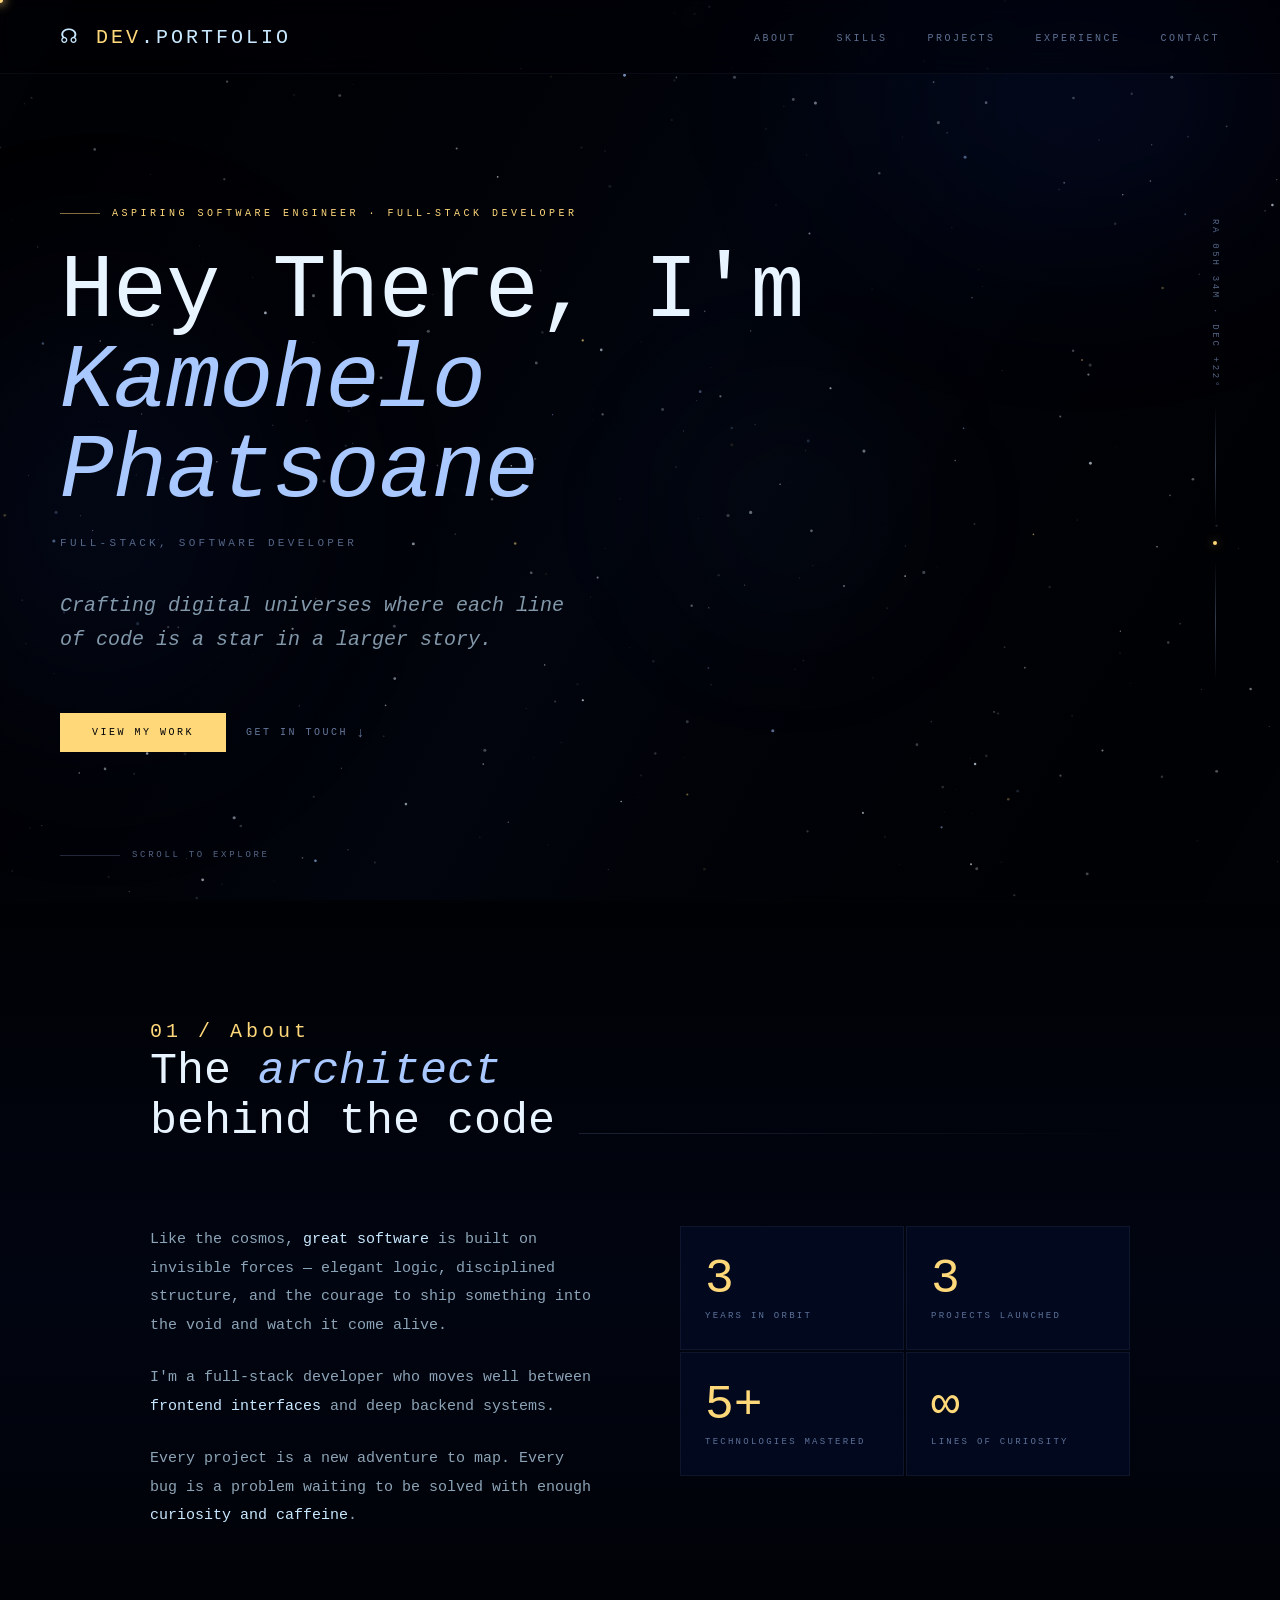
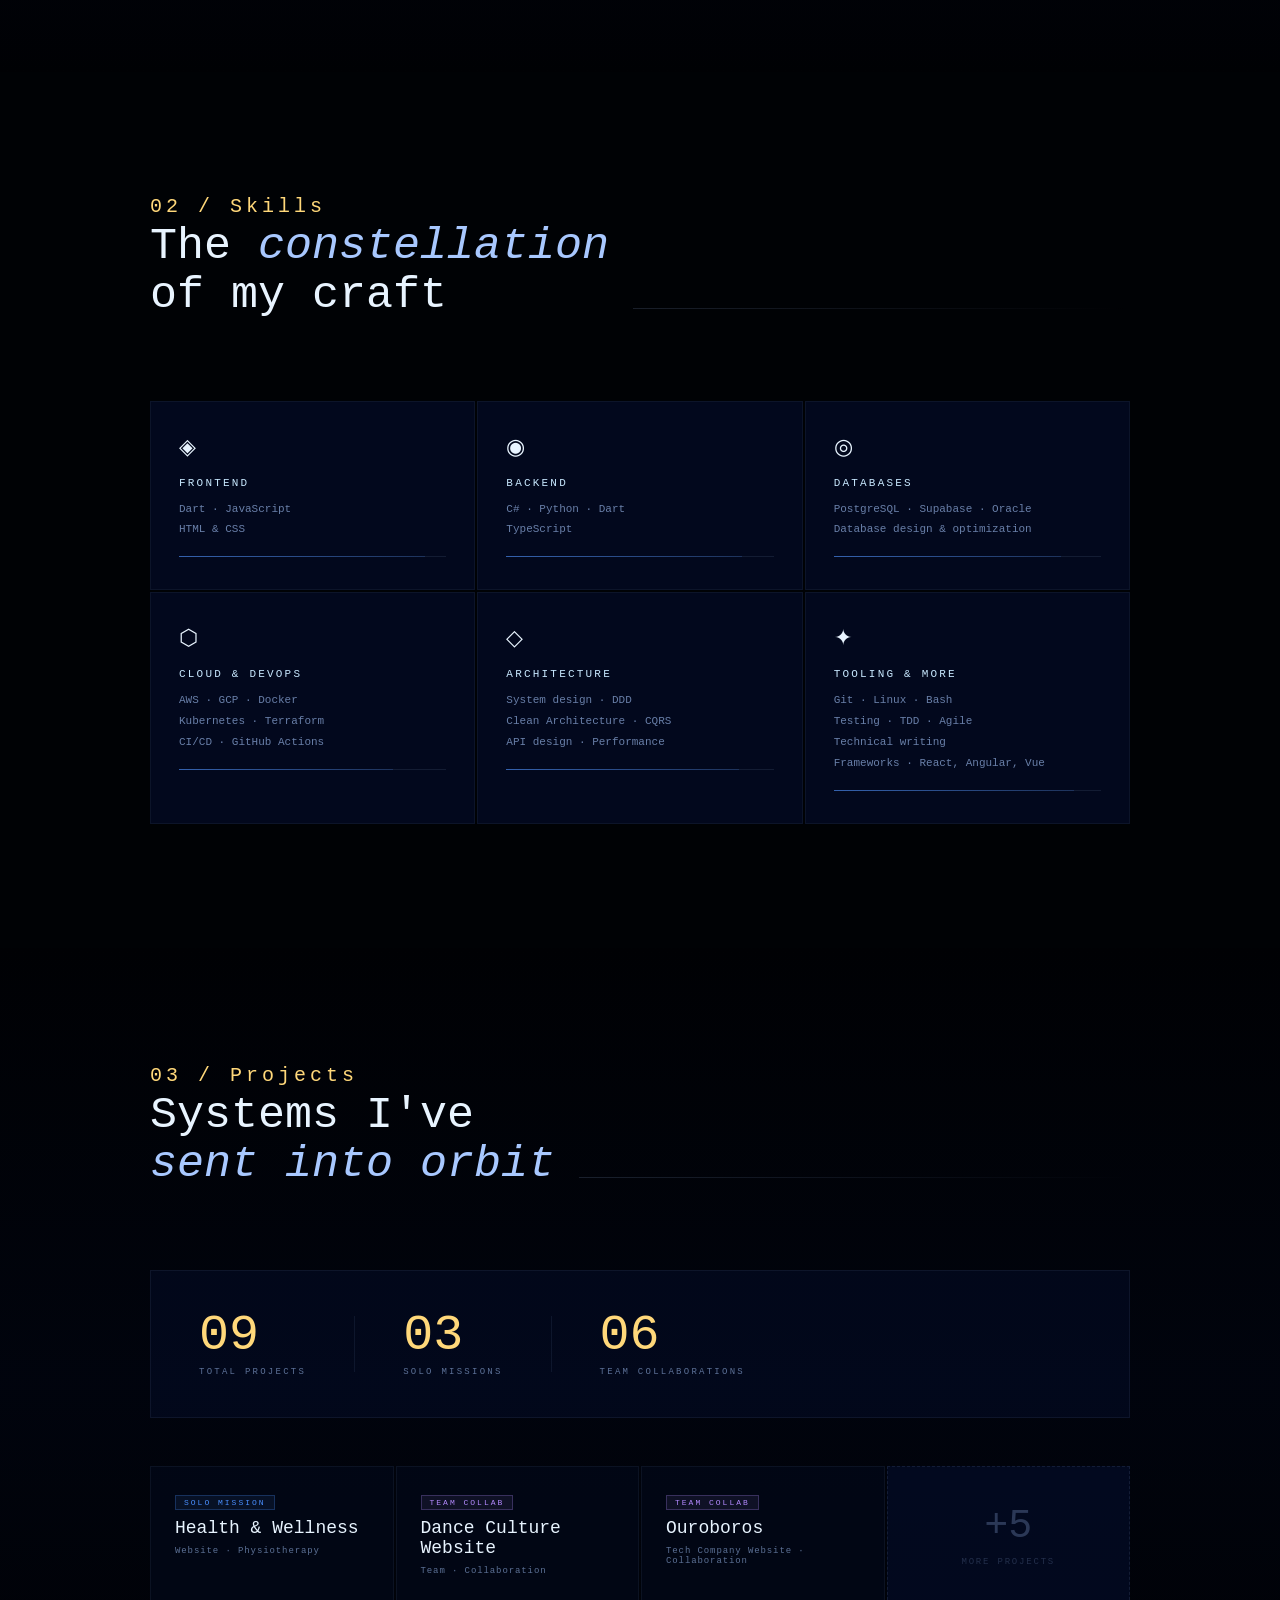
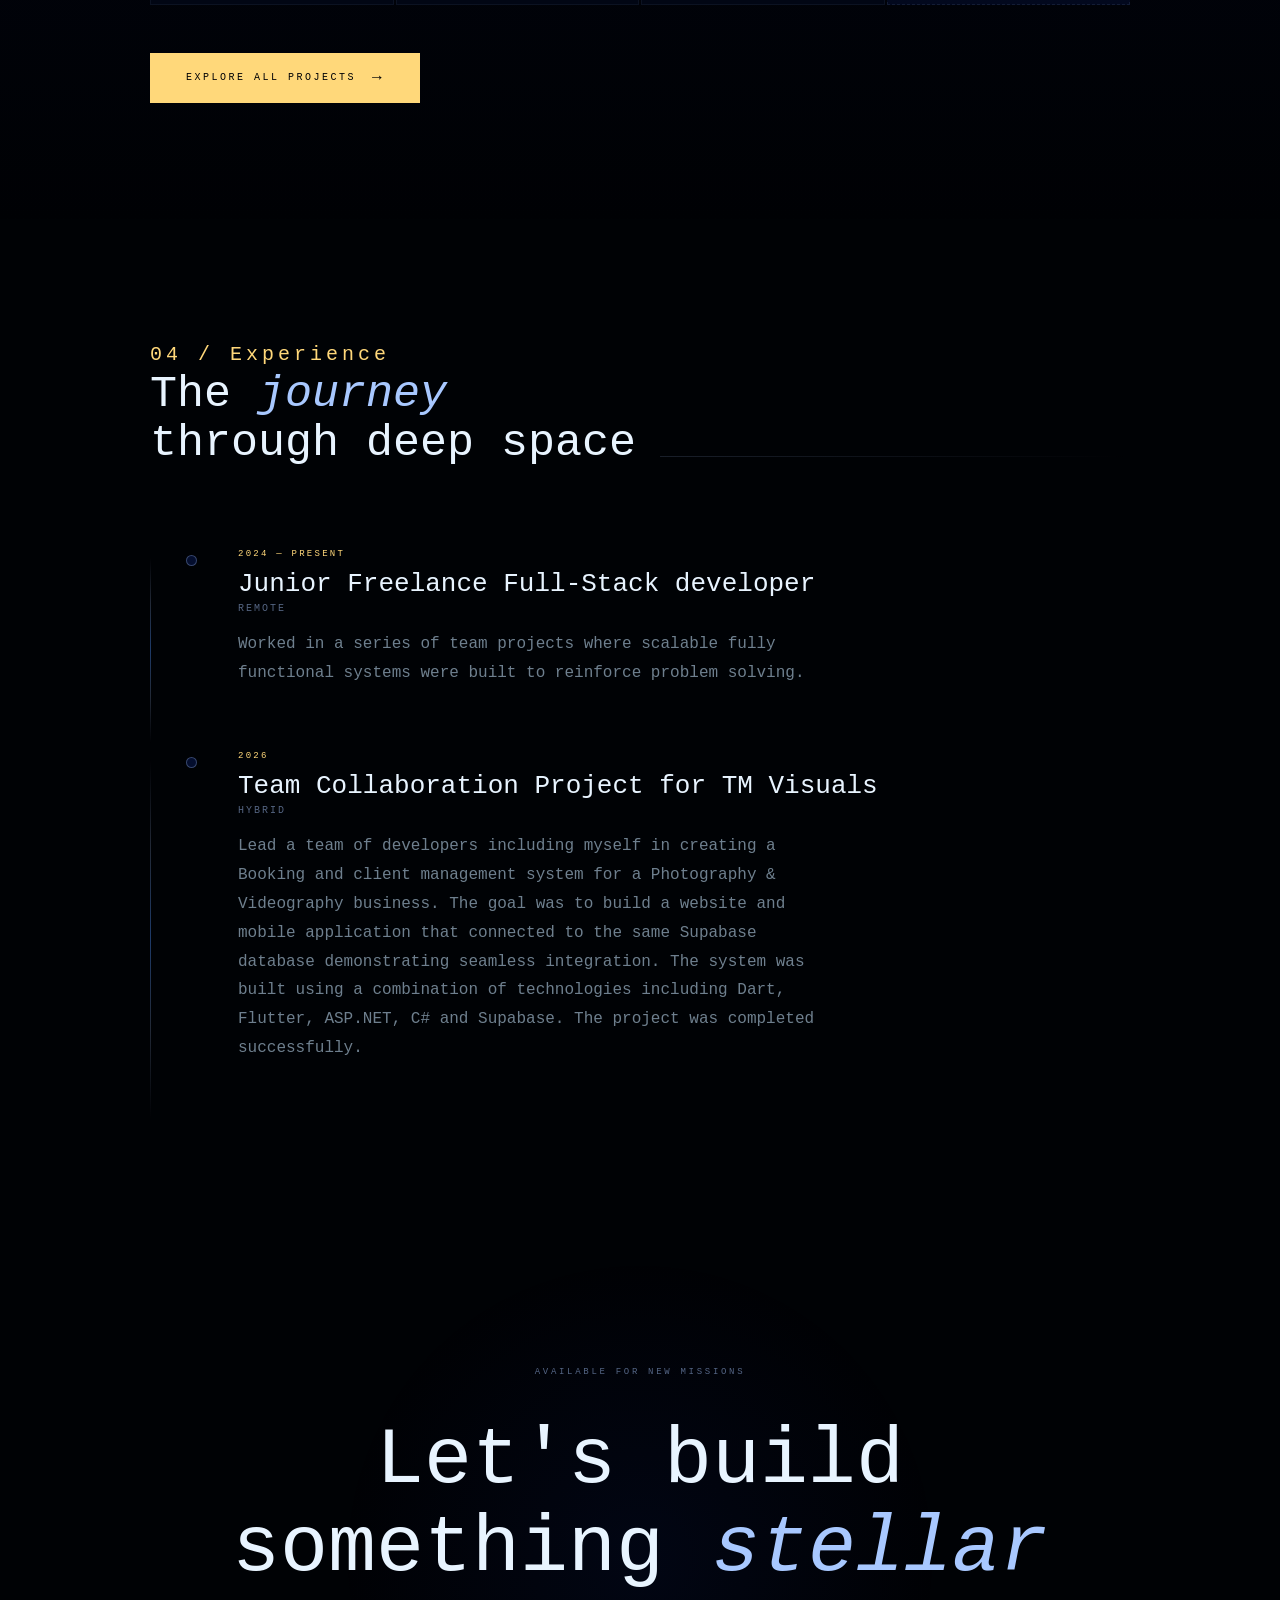
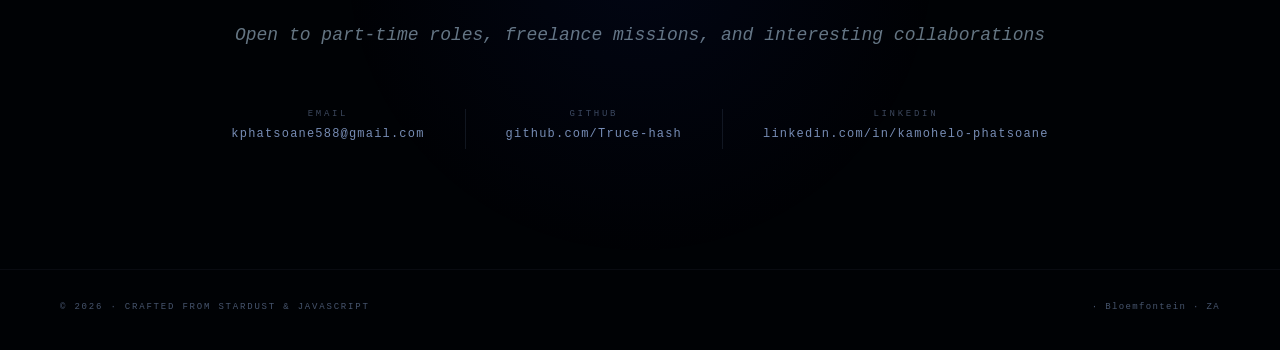
==== main/index.html @ 1a7eb763 "file rename from portfolio to index" ====
<!DOCTYPE html>
<html lang="en">
<head>
<meta charset="UTF-8">
<meta name="viewport" content="width=device-width, initial-scale=1.0">
<title>Kamohelo Phatsoane</title>
<meta name="description" content="Kamohelo Phatsoane — aspiring full-stack software engineer. Projects, skills and contact details.">
<meta name="theme-color" content="#000205">
<link rel="stylesheet" href="styles/portfolioStyle.css">
<link rel="stylesheet" href="styles/shared.css">

</head>
<body>

<div id="cursor"></div>
<div id="cursor-ring"></div>
<canvas id="starfield"></canvas>

<div class="nebula nebula-1"></div>
<div class="nebula nebula-2"></div>
<div class="nebula nebula-3"></div>

<!-- NAV -->
<nav id="nav">
  <a class="nav-logo" href="#hero">&#9738; <span>DEV</span>.PORTFOLIO</a>
  <ul class="nav-links" id="nav-links">
    <li><a href="#about">About</a></li>
    <li><a href="#skills">Skills</a></li>
    <li><a href="#projects">Projects</a></li>
    <li><a href="#experience">Experience</a></li>
    <li><a href="#contact">Contact</a></li>
  </ul>
  <button class="nav-toggle" aria-label="Toggle menu" aria-expanded="false" aria-controls="nav-links"><span></span><span></span><span></span></button>
</nav>

<main>

  <!-- HERO -->
  <section id="hero">
    <div class="hero-content">
      <div class="hero-tag">Aspiring Software Engineer · Full-Stack Developer</div>
      <h1 class="hero-name">
        Hey There, I'm<br>
        <em>Kamohelo Phatsoane</em>
      </h1>
      <p class="hero-role">Full-Stack, Software Developer</p>
      <p class="hero-desc">
        Crafting digital universes where each line of code is a star in a larger story.
      </p>
      <div class="hero-cta">
        <a href="#projects" class="btn-primary">View My Work</a>
        <a href="#contact" class="btn-ghost">Get In Touch</a>
      </div>
    </div>
    <div class="horizon">
      <span class="horizon-label">RA 05h 34m · Dec +22°</span>
      <div class="horizon-line"></div>
      <div class="horizon-dot"></div>
      <div class="horizon-line"></div>
    </div>
    <div class="scroll-indicator">
      <div class="scroll-line"></div>
      Scroll to explore
    </div>
  </section>

  <!-- ABOUT -->
  <section id="about">
    <div class="section-inner">
      <div class="section-header reveal">
        <div>
          <div class="section-number">01 / About</div>
          <h2 class="section-title">The <em>architect</em><br>behind the code</h2>
        </div>
        <div class="section-rule"></div>
      </div>
      <div class="about-grid">
        <div class="about-text reveal">
          <p>Like the cosmos, <strong>great software</strong> is built on invisible forces — elegant logic, disciplined structure, and the courage to ship something into the void and watch it come alive.</p>
          <p>I'm a full-stack developer who moves well between <strong>frontend interfaces</strong> and deep backend systems.</p>
          <p>Every project is a new adventure to map. Every bug is a problem waiting to be solved with enough <strong>curiosity and caffeine</strong>.</p>
        </div>
        <div class="about-stats reveal">
          <div class="stat-card">
            <div class="stat-num">3</div>
            <div class="stat-label">Years in orbit</div>
          </div>
          <div class="stat-card">
            <div class="stat-num">3</div>
            <div class="stat-label">Projects launched</div>
          </div>
          <div class="stat-card">
            <div class="stat-num">5+</div>
            <div class="stat-label">Technologies mastered</div>
          </div>
          <div class="stat-card">
            <div class="stat-num">∞</div>
            <div class="stat-label">Lines of curiosity</div>
          </div>
        </div>
      </div>
    </div>
  </section>

  <!-- SKILLS -->
  <section id="skills">
    <div class="section-inner">
      <div class="section-header reveal">
        <div>
          <div class="section-number">02 / Skills</div>
          <h2 class="section-title">The <em>constellation</em><br>of my craft</h2>
        </div>
        <div class="section-rule"></div>
      </div>
      <div class="skills-grid">
        <div class="skill-node reveal">
          <span class="skill-icon">◈</span>
          <div class="skill-name">Frontend</div>
          <div class="skill-items">Dart · JavaScript<br>HTML & CSS</div>
          <div class="skill-bar"><div class="skill-bar-fill" style="width:92%"></div></div>
        </div>
        <div class="skill-node reveal">
          <span class="skill-icon">◉</span>
          <div class="skill-name">Backend</div>
          <div class="skill-items">C# · Python · Dart<br>TypeScript</div>
          <div class="skill-bar"><div class="skill-bar-fill" style="width:88%"></div></div>
        </div>
        <div class="skill-node reveal">
          <span class="skill-icon">◎</span>
          <div class="skill-name">Databases</div>
          <div class="skill-items">PostgreSQL · Supabase · Oracle<br>Database design & optimization</div>
          <div class="skill-bar"><div class="skill-bar-fill" style="width:85%"></div></div>
        </div>
        <div class="skill-node reveal">
          <span class="skill-icon">⬡</span>
          <div class="skill-name">Cloud & DevOps</div>
          <div class="skill-items">AWS · GCP · Docker<br>Kubernetes · Terraform<br>CI/CD · GitHub Actions</div>
          <div class="skill-bar"><div class="skill-bar-fill" style="width:80%"></div></div>
        </div>
        <div class="skill-node reveal">
          <span class="skill-icon">◇</span>
          <div class="skill-name">Architecture</div>
          <div class="skill-items">System design · DDD<br>Clean Architecture · CQRS<br>API design · Performance</div>
          <div class="skill-bar"><div class="skill-bar-fill" style="width:87%"></div></div>
        </div>
        <div class="skill-node reveal">
          <span class="skill-icon">✦</span>
          <div class="skill-name">Tooling & More</div>
          <div class="skill-items">Git · Linux · Bash<br>Testing · TDD · Agile<br>Technical writing<br>Frameworks · React, Angular, Vue</div>
          <div class="skill-bar"><div class="skill-bar-fill" style="width:90%"></div></div>
        </div>
      </div>
    </div>
  </section>

  <!-- PROJECTS TEASER -->
  <section id="projects">
    <div class="section-inner">
      <div class="section-header reveal">
        <div>
          <div class="section-number">03 / Projects</div>
          <h2 class="section-title">Systems I've<br><em>sent into orbit</em></h2>
        </div>
        <div class="section-rule"></div>
      </div>
      <div class="projects-teaser reveal">
        <div class="teaser-stats">
          <div class="teaser-stat">
            <span class="teaser-num">09</span>
            <span class="teaser-label">Total Projects</span>
          </div>
          <div class="teaser-divider"></div>
          <div class="teaser-stat">
            <span class="teaser-num">03</span>
            <span class="teaser-label">Solo Missions</span>
          </div>
          <div class="teaser-divider"></div>
          <div class="teaser-stat">
            <span class="teaser-num">06</span>
            <span class="teaser-label">Team Collaborations</span>
          </div>
        </div>
        <div class="teaser-preview">
          <div class="teaser-card">
            <div class="teaser-card-tag solo">Solo Mission</div>
            <div class="teaser-card-name">Health & Wellness</div>
            <div class="teaser-card-sub">Website · Physiotherapy</div>
          </div>
          <div class="teaser-card">
            <div class="teaser-card-tag collab">Team Collab</div>
            <div class="teaser-card-name">Dance Culture Website</div>
            <div class="teaser-card-sub">Team · Collaboration</div>
          </div>
          <div class="teaser-card">
            <div class="teaser-card-tag collab">Team Collab</div>
            <div class="teaser-card-name">Ouroboros</div>
            <div class="teaser-card-sub">Tech Company Website · Collaboration</div>
          </div>
          <div class="teaser-card teaser-card-more">
            <div class="teaser-more-num">+5</div>
            <div class="teaser-more-label">more projects</div>
          </div>
        </div>
        <a href="projects.html" class="btn-projects">
          <span>Explore All Projects</span>
          <span class="btn-projects-arrow">→</span>
        </a>
      </div>
    </div>
  </section>

  <!-- EXPERIENCE -->
  <section id="experience">
    <div class="section-inner">
      <div class="section-header reveal">
        <div>
          <div class="section-number">04 / Experience</div>
          <h2 class="section-title">The <em>journey</em><br>through deep space</h2>
        </div>
        <div class="section-rule"></div>
      </div>
      <div class="timeline">
        <div class="timeline-item reveal">
          <div class="timeline-period">2024 — Present</div>
          <div class="timeline-role">Junior Freelance Full-Stack developer</div>
          <div class="timeline-company">Remote</div>
          <p class="timeline-desc">Worked in a series of team projects where scalable fully functional systems were built to reinforce problem solving.</p>
        </div>       
      </div>
      <div class="timeline">
        <div class="timeline-item reveal">
          <div class="timeline-period">2026</div>
          <div class="timeline-role">Team Collaboration Project for TM Visuals</div>
          <div class="timeline-company">Hybrid</div>
          <p class="timeline-desc">Lead a team of developers including myself in creating a Booking and client
            management system for a Photography & Videography business. The goal was to build a website and mobile application
            that connected to the same Supabase database demonstrating seamless integration. The system was built using
            a combination of technologies including Dart, Flutter, ASP.NET, C# and Supabase. The project was completed successfully.

          </p>
        </div>   
    </div>
  </section>

  <!-- CONTACT -->
  <section id="contact">
    <div class="section-inner contact-inner">
      <p class="contact-coords reveal">Available for new missions</p>
      <h2 class="contact-title reveal">Let's build<br>something <em>stellar</em></h2>
      <p class="contact-sub reveal">Open to part-time roles, freelance missions, and interesting collaborations</p>
      <div class="contact-links reveal">
        <a href="mailto:kphatsoane588@gmail.com" class="contact-link">
          <span class="contact-link-label">Email</span>
          <span class="contact-link-value">kphatsoane588@gmail.com</span>
        </a>
        <div class="contact-divider"></div>
        <a href="https://github.com/Truce-hash" target="_blank" rel="noopener noreferrer" class="contact-link">
          <span class="contact-link-label">GitHub</span>
          <span class="contact-link-value">github.com/Truce-hash</span>
        </a>
        <div class="contact-divider"></div>
        <a href="https://www.linkedin.com/in/kamohelo-phatsoane-2650883b6" target="_blank" rel="noopener noreferrer" class="contact-link">
          <span class="contact-link-label">LinkedIn</span>
          <span class="contact-link-value">linkedin.com/in/kamohelo-phatsoane</span>
        </a>
        
      </div>
    </div>
  </section>

</main>

<footer>
  <span class="footer-copy">© 2026 · Crafted from stardust & JavaScript</span>
  <span class="footer-coords">· Bloemfontein · ZA</span>
</footer>

<script src="scripts/shared.js"></script>
<script src="scripts/portfolioScript.js"></script>

</body>
</html>
---- main/styles/portfolioStyle.css ----
:root {
    --void: #000205;
    --deep: #010818;
    --midnight: #040e2e;
    --navy: #0a1a4a;
    --cobalt: #0d2680;
    --azure: #1a3fa0;
    --star-white: #e8f4ff;
    --star-blue: #a8c8ff;
    --star-gold: #ffd87a;
    --star-cold: #c8e8ff;
    --nebula-a: rgba(26,63,160,0.15);
    --nebula-b: rgba(10,26,74,0.3);
    --accent: #4a8fff;
    --accent-dim: rgba(74,143,255,0.3);
    --pure-cyan: #00FFFF;
    --electric-blue:#7DF9FF;
    --floral-lavender:#B57EDC;
    --classic-lavender:#E6E6FA;
    --honeydew-ice:#F0FFF0;
    --thin-mint:#BDFCC9;
    



  }

  * { margin: 0; padding: 0; box-sizing: border-box; }

  html { scroll-behavior: smooth; }

  body {
    background: var(--void);
    color: var(--star-white);
    font-family: 'JetBrains Mono', monospace;
    overflow-x: hidden;
    cursor: none;
  }

  /* CUSTOM CURSOR */
  #cursor {
    position: fixed;
    width: 6px; height: 6px;
    background: var(--star-gold);
    border-radius: 50%;
    pointer-events: none;
    z-index: 9999;
    transform: translate(-50%,-50%);
    transition: transform 0.05s;
    box-shadow: 0 0 10px 3px rgba(255,216,122,0.5);
  }
  #cursor-ring {
    position: fixed;
    width: 32px; height: 32px;
    border: 1px solid rgba(168,200,255,0.4);
    border-radius: 50%;
    pointer-events: none;
    z-index: 9998;
    transform: translate(-50%,-50%);
    transition: width 0.2s, height 0.2s, opacity 0.2s, transform 0.12s;
  }

  /* STAR CANVAS */
  #starfield {
    position: fixed;
    top: 0; left: 0;
    width: 100%; height: 100%;
    z-index: 0;
    pointer-events: none;
  }

  /* NEBULA LAYERS */
  .nebula {
    position: fixed;
    border-radius: 50%;
    filter: blur(80px);
    pointer-events: none;
    z-index: 0;
    animation: nebula-drift 20s ease-in-out infinite alternate;
  }
  .nebula-1 { width: 600px; height: 400px; background: radial-gradient(ellipse, rgba(13,38,128,0.25) 0%, transparent 70%); top: -100px; right: -100px; }
  .nebula-2 { width: 500px; height: 600px; background: radial-gradient(ellipse, rgba(26,63,160,0.15) 0%, transparent 70%); bottom: 10%; left: -150px; animation-delay: -7s; }
  .nebula-3 { width: 300px; height: 300px; background: radial-gradient(ellipse, rgba(74,143,255,0.08) 0%, transparent 70%); top: 40%; left: 50%; animation-delay: -13s; }
  @keyframes nebula-drift {
    0% { transform: translate(0,0) scale(1); }
    100% { transform: translate(30px, 20px) scale(1.05); }
  }

  /* LAYOUT */
  main { position: relative; z-index: 1; }

  section { position: relative; }

  /* NAV */
  nav {
    position: fixed;
    top: 0; left: 0; right: 0;
    z-index: 100;
    padding: 24px 60px;
    display: flex;
    align-items: center;
    justify-content: space-between;
    backdrop-filter: blur(12px);
    background: rgba(0,2,5,0.4);
    border-bottom: 1px solid rgba(168,200,255,0.05);
    transition: background 0.3s;
  }
  .nav-logo {
    font-family: 'JetBrains Mono', monospace;
    font-size: 20px;
    font-weight: 200;
    color: var(--star-cold);
    letter-spacing: 0.15em;
    text-decoration: none;
  }
  .nav-logo span { color: var(--star-gold); }
  .nav-links {
    display: flex;
    gap: 40px;
    list-style: none;
  }
  .nav-links a {
    font-size: 10px;
    letter-spacing: 0.25em;
    text-transform: uppercase;
    color: rgba(168,200,255,0.55);
    text-decoration: none;
    transition: color 0.2s;
    position: relative;
  }
  .nav-links a::after {
    content: '';
    position: absolute;
    bottom: -4px; left: 0;
    width: 0; height: 1px;
    background: var(--star-gold);
    transition: width 0.3s;
  }
  .nav-links a:hover { color: var(--star-cold); }
  .nav-links a:hover::after { width: 100%; }

  /* HERO */
  #hero {
    min-height: 100vh;
    display: flex;
    align-items: center;
    padding: 120px 60px 60px;
    position: relative;
  }
  .hero-content { max-width: 800px; }
  .hero-tag {
    font-size: 10px;
    letter-spacing: 0.35em;
    text-transform: uppercase;
    color: var(--star-gold);
    margin-bottom: 28px;
    display: flex;
    align-items: center;
    gap: 12px;
    opacity: 0;
    animation: fade-up 0.8s forwards 0.3s;
  }
  .hero-tag::before {
    content: '';
    display: block;
    width: 40px; height: 1px;
    background: var(--star-gold);
    opacity: 0.5;
  }
  .hero-name {
    font-family: 'JetBrains Mono', monospace;
    font-size: clamp(40px, 8vw, 90px);
    font-weight: 300;
    line-height: 1.0;
    letter-spacing: -0.01em;
    color: var(--star-white);
    opacity: 0;
    animation: fade-up 0.9s forwards 0.5s;
  }
  .hero-name em {
    font-style: italic;
    color: var(--star-blue);
  }
  .hero-role {
    margin-top: 20px;
    font-size: 11px;
    letter-spacing: 0.3em;
    text-transform: uppercase;
    color: rgba(168,200,255,0.5);
    opacity: 0;
    animation: fade-up 0.9s forwards 0.7s;
  }
  .hero-desc {
    margin-top: 40px;
    font-family: 'JetBrains Mono', monospace;
    font-size: 20px;
    font-weight: 300;
    font-style: italic;
    line-height: 1.7;
    color: rgba(200,232,255,0.65);
    max-width: 520px;
    opacity: 0;
    animation: fade-up 0.9s forwards 0.9s;
  }
  .hero-cta {
    margin-top: 56px;
    display: flex;
    gap: 20px;
    align-items: center;
    opacity: 0;
    animation: fade-up 0.9s forwards 1.1s;
  }
  .btn-primary {
    font-family: 'JetBrains Mono', monospace;
    font-size: 10px;
    letter-spacing: 0.25em;
    text-transform: uppercase;
    color: var(--void);
    background: var(--star-gold);
    padding: 14px 32px;
    text-decoration: none;
    transition: all 0.2s;
    position: relative;
    overflow: hidden;
  }
  .btn-primary::before {
    content: '';
    position: absolute;
    top: 0; left: -100%;
    width: 100%; height: 100%;
    background: rgba(255,255,255,0.2);
    transition: left 0.3s;
  }
  .btn-primary:hover { transform: translateY(-2px); box-shadow: 0 8px 30px rgba(255,216,122,0.3); }
  .btn-primary:hover::before { left: 100%; }
  .btn-ghost {
    font-size: 10px;
    letter-spacing: 0.25em;
    text-transform: uppercase;
    color: rgba(168,200,255,0.6);
    text-decoration: none;
    display: flex;
    align-items: center;
    gap: 8px;
    transition: color 0.2s;
  }
  .btn-ghost:hover { color: var(--star-cold); }
  .btn-ghost::after { content: '↓'; font-size: 14px; animation: bob 1.5s ease-in-out infinite; }
  @keyframes bob { 0%,100% { transform: translateY(0); } 50% { transform: translateY(4px); } }

  /* HORIZON LINE */
  .horizon {
    position: absolute;
    right: 60px;
    top: 50%;
    transform: translateY(-50%);
    display: flex;
    flex-direction: column;
    align-items: center;
    gap: 16px;
    opacity: 0;
    animation: fade-in 1s forwards 1.5s;
  }
  .horizon-label {
    font-size: 9px;
    letter-spacing: 0.3em;
    text-transform: uppercase;
    color: rgba(168,200,255,0.3);
    writing-mode: vertical-rl;
    text-orientation: mixed;
  }
  .horizon-line { width: 1px; height: 120px; background: linear-gradient(to bottom, transparent, rgba(168,200,255,0.3), transparent); }
  .horizon-dot { width: 4px; height: 4px; border-radius: 50%; background: var(--star-gold); box-shadow: 0 0 8px rgba(255,216,122,0.6); }

  /* SCROLL INDICATOR */
  .scroll-indicator {
    position: absolute;
    bottom: 40px;
    left: 60px;
    display: flex;
    align-items: center;
    gap: 12px;
    font-size: 9px;
    letter-spacing: 0.3em;
    text-transform: uppercase;
    color: rgba(168,200,255,0.3);
    opacity: 0;
    animation: fade-in 1s forwards 1.8s;
  }
  .scroll-line { width: 60px; height: 1px; background: rgba(168,200,255,0.2); position: relative; overflow: hidden; }
  .scroll-line::after {
    content: '';
    position: absolute;
    top: 0; left: -100%;
    width: 50%; height: 1px;
    background: var(--accent);
    animation: scan 2s ease-in-out infinite;
  }
  @keyframes scan { 0% { left: -50%; } 100% { left: 150%; } }

  /* SECTIONS common */
  .section-inner { max-width: 1100px; margin: 0 auto; padding: 120px 60px; }
  .section-header {
    margin-bottom: 80px;
    display: flex;
    align-items: flex-end;
    gap: 24px;
  }
  .section-number {
    font-size: 20px;
    color: var(--star-gold);
    letter-spacing: 0.2em;
    margin-bottom: 4px;
  }
  .section-title {
    font-family: 'JetBrains Mono', monospace;
    font-size: clamp(25px, 5vw, 45px);
    font-weight: 200;
    line-height: 1.1;
    color: var(--star-white);
  }
  .section-title em { font-style: italic; color: var(--star-blue); }
  .section-rule { flex: 1; height: 1px; background: linear-gradient(to right, rgba(168,200,255,0.15), transparent); margin-bottom: 12px; }

  /* ABOUT */
  #about { background: linear-gradient(to bottom, transparent, rgba(4,14,46,0.3), transparent); }
  .about-grid {
    display: grid;
    grid-template-columns: 1fr 1fr;
    gap: 80px;
    align-items: start;
  }
  .about-text p {
    font-family: 'JetBrains Mono', monospace;
    font-size: 15px;
    font-weight: 200;
    line-height: 1.9;
    color: rgba(200,232,255,0.7);
    margin-bottom: 24px;
  }
  .about-text p strong { color: var(--star-cold); font-weight: 400; }
  .about-stats {
    display: grid;
    grid-template-columns: 1fr 1fr;
    gap: 2px;
  }
  .stat-card {
    background: rgba(4,14,46,0.5);
    border: 1px solid rgba(168,200,255,0.07);
    padding: 28px 24px;
    position: relative;
    overflow: hidden;
    transition: border-color 0.3s;
  }
  .stat-card::before {
    content: '';
    position: absolute;
    top: 0; left: 0;
    width: 100%; height: 2px;
    background: linear-gradient(to right, transparent, rgba(74,143,255,0.4), transparent);
    opacity: 0;
    transition: opacity 0.3s;
  }
  .stat-card:hover { border-color: rgba(168,200,255,0.2); }
  .stat-card:hover::before { opacity: 1; }
  .stat-num {
    font-family: 'JetBrains Mono', monospace;
    font-size: 48px;
    font-weight: 200;
    color: var(--star-gold);
    line-height: 1;
  }
  .stat-label {
    font-size: 9px;
    letter-spacing: 0.25em;
    text-transform: uppercase;
    color: rgba(168,200,255,0.4);
    margin-top: 8px;
  }

  /* SKILLS */
  #skills { background: transparent; }
  .skills-constellation {
    position: relative;
    margin-top: 40px;
  }
  .skills-grid {
    display: grid;
    grid-template-columns: repeat(3, 1fr);
    gap: 2px;
  }
  .skill-node {
    background: rgba(4,14,46,0.6);
    border: 1px solid rgba(168,200,255,0.06);
    padding: 32px 28px;
    position: relative;
    overflow: hidden;
    transition: all 0.35s;
    cursor: default;
  }
  .skill-node::after {
    content: '';
    position: absolute;
    bottom: 0; right: 0;
    width: 60px; height: 60px;
    background: radial-gradient(circle at 100% 100%, rgba(74,143,255,0.1), transparent);
    opacity: 0;
    transition: opacity 0.3s;
  }
  .skill-node:hover { background: rgba(10,26,74,0.8); border-color: rgba(168,200,255,0.18); transform: translateY(-3px); }
  .skill-node:hover::after { opacity: 1; }
  .skill-icon {
    font-size: 22px;
    margin-bottom: 16px;
    display: block;
  }
  .skill-name {
    font-size: 11px;
    letter-spacing: 0.2em;
    text-transform: uppercase;
    color: var(--star-cold);
    margin-bottom: 10px;
  }
  .skill-items {
    font-size: 11px;
    color: rgba(168,200,255,0.45);
    line-height: 1.9;
  }
  .skill-bar {
    margin-top: 16px;
    height: 1px;
    background: rgba(168,200,255,0.1);
    position: relative;
    overflow: hidden;
  }
  .skill-bar-fill {
    position: absolute;
    top: 0; left: 0;
    height: 100%;
    background: linear-gradient(to right, rgba(74,143,255,0.6), rgba(74,143,255,0.2));
    transform: scaleX(0);
    transform-origin: left;
    transition: transform 1s cubic-bezier(0.4,0,0.2,1);
  }
  .skill-node.in .skill-bar-fill { transform: scaleX(1); }

  /* PROJECTS */
  #projects { background: linear-gradient(to bottom, transparent, rgba(4,14,46,0.2), transparent); }
  .projects-grid {
    display: grid;
    grid-template-columns: repeat(2, 1fr);
    gap: 2px;
  }
  .project-card {
    background: rgba(2,8,24,0.8);
    border: 1px solid rgba(168,200,255,0.06);
    padding: 44px 40px;
    position: relative;
    overflow: hidden;
    transition: all 0.4s;
    text-decoration: none;
    display: block;
    cursor: pointer;
  }
  .project-card::before {
    content: '';
    position: absolute;
    top: 0; left: 0; right: 0;
    height: 1px;
    background: linear-gradient(to right, transparent, rgba(74,143,255,0.5), var(--star-gold), rgba(74,143,255,0.5), transparent);
    opacity: 0;
    transition: opacity 0.4s;
  }
  .project-card:hover { background: rgba(10,26,74,0.5); border-color: rgba(168,200,255,0.15); transform: translateY(-4px); }
  .project-card:hover::before { opacity: 1; }
  .project-card.featured { grid-column: span 2; }
  .project-meta {
    display: flex;
    align-items: center;
    justify-content: space-between;
    margin-bottom: 20px;
  }
  .project-tag {
    font-size: 9px;
    letter-spacing: 0.3em;
    text-transform: uppercase;
    color: var(--star-gold);
    background: rgba(255,216,122,0.08);
    padding: 4px 10px;
    border: 1px solid rgba(255,216,122,0.15);
  }
  .project-year {
    font-size: 10px;
    color: rgba(168,200,255,0.3);
    letter-spacing: 0.1em;
  }
  .project-title {
    font-family: 'JetBrains Mono', monospace;
    font-size: 28px;
    font-weight: 400;
    color: var(--star-white);
    margin-bottom: 14px;
    line-height: 1.2;
  }
  .project-desc {
    font-size: 11px;
    line-height: 1.9;
    color: rgba(168,200,255,0.45);
    margin-bottom: 28px;
  }
  .project-stack {
    display: flex;
    flex-wrap: wrap;
    gap: 8px;
  }
  .stack-tag {
    font-size: 9px;
    letter-spacing: 0.15em;
    color: rgba(168,200,255,0.4);
    border: 1px solid rgba(168,200,255,0.12);
    padding: 3px 10px;
    transition: all 0.2s;
  }
  .project-card:hover .stack-tag {
    color: rgba(168,200,255,0.7);
    border-color: rgba(168,200,255,0.25);
  }
  .project-arrow {
    position: absolute;
    bottom: 40px; right: 40px;
    font-size: 20px;
    color: rgba(168,200,255,0.2);
    transition: all 0.3s;
  }
  .project-card:hover .project-arrow { color: var(--star-gold); transform: translate(4px, -4px); }

  /* EXPERIENCE */
  #experience { background: transparent; }
  .timeline {
    position: relative;
    padding-left: 40px;
  }
  .timeline::before {
    content: '';
    position: absolute;
    left: 0; top: 8px; bottom: 8px;
    width: 1px;
    background: linear-gradient(to bottom, transparent, rgba(168,200,255,0.2), rgba(74,143,255,0.4), rgba(168,200,255,0.2), transparent);
  }
  .timeline-item {
    position: relative;
    padding: 0 0 64px 48px;
  }
  .timeline-item::before {
    content: '';
    position: absolute;
    left: -4px; top: 6px;
    width: 9px; height: 9px;
    border-radius: 50%;
    background: var(--midnight);
    border: 1px solid rgba(168,200,255,0.3);
    transition: all 0.3s;
  }
  .timeline-item:hover::before {
    background: var(--star-gold);
    border-color: var(--star-gold);
    box-shadow: 0 0 12px rgba(255,216,122,0.5);
  }
  .timeline-period {
    font-size: 9px;
    letter-spacing: 0.25em;
    color: var(--star-gold);
    text-transform: uppercase;
    margin-bottom: 10px;
  }
  .timeline-role {
    font-family: 'JetBrains Mono', monospace;
    font-size: 26px;
    font-weight: 400;
    color: var(--star-white);
    margin-bottom: 4px;
  }
  .timeline-company {
    font-size: 10px;
    letter-spacing: 0.2em;
    color: rgba(168,200,255,0.5);
    text-transform: uppercase;
    margin-bottom: 16px;
  }
  .timeline-desc {
    font-family: 'JetBrains Mono', monospace;
    font-size: 16px;
    font-weight: 300;
    line-height: 1.8;
    color: rgba(200,232,255,0.55);
    max-width: 600px;
  }

  /* CONTACT */
  #contact {
    text-align: center;
    position: relative;
    overflow: hidden;
  }
  #contact::before {
    content: '';
    position: absolute;
    top: 50%; left: 50%;
    transform: translate(-50%, -50%);
    width: 600px; height: 600px;
    background: radial-gradient(circle, rgba(13,38,128,0.12) 0%, transparent 70%);
    border-radius: 50%;
  }
  .contact-inner { position: relative; z-index: 1; }
  .contact-coords {
    font-size: 9px;
    letter-spacing: 0.3em;
    color: rgba(168,200,255,0.25);
    margin-bottom: 40px;
    text-transform: uppercase;
  }
  .contact-title {
    font-family: 'JetBrains Mono', monospace;
    font-size: clamp(44px, 7vw, 80px);
    font-weight: 300;
    line-height: 1.1;
    margin-bottom: 32px;
  }
  .contact-title em { font-style: italic; color: var(--star-blue); }
  .contact-sub {
    font-family: 'JetBrains Mono', monospace;
    font-size: 18px;
    font-weight: 300;
    font-style: italic;
    color: rgba(200,232,255,0.5);
    margin-bottom: 64px;
  }
  .contact-links {
    display: flex;
    justify-content: center;
    gap: 40px;
    flex-wrap: wrap;
  }
  .contact-link {
    display: flex;
    flex-direction: column;
    align-items: center;
    gap: 8px;
    text-decoration: none;
    transition: all 0.3s;
  }
  .contact-link-label {
    font-size: 9px;
    letter-spacing: 0.3em;
    text-transform: uppercase;
    color: rgba(168,200,255,0.35);
    transition: color 0.3s;
  }
  .contact-link-value {
    font-size: 12px;
    letter-spacing: 0.1em;
    color: rgba(168,200,255,0.7);
    transition: color 0.3s;
  }
  .contact-link:hover .contact-link-label { color: var(--star-gold); }
  .contact-link:hover .contact-link-value { color: var(--star-cold); }
  .contact-divider { width: 1px; height: 40px; background: rgba(168,200,255,0.1); align-self: center; }

  /* FOOTER */
  footer {
    position: relative;
    z-index: 1;
    padding: 32px 60px;
    border-top: 1px solid rgba(168,200,255,0.05);
    display: flex;
    align-items: center;
    justify-content: space-between;
  }
  .footer-copy { font-size: 9px; letter-spacing: 0.2em; color: rgba(168,200,255,0.2); text-transform: uppercase; }
  .footer-coords { font-size: 9px; letter-spacing: 0.15em; color: rgba(168,200,255,0.15); }

  /* SHOOTING STAR */
  .shooting-star {
    position: fixed;
    width: 2px;
    height: 2px;
    background: white;
    border-radius: 50%;
    pointer-events: none;
    z-index: 0;
  }
  .shooting-star::after {
    content: '';
    position: absolute;
    top: 50%;
    transform: translateY(-50%);
    width: 80px; height: 1px;
    background: linear-gradient(to left, white, transparent);
    right: 2px;
  }

  /* ANIMATIONS */
  @keyframes fade-up {
    from { opacity: 0; transform: translateY(24px); }
    to { opacity: 1; transform: translateY(0); }
  }
  @keyframes fade-in {
    from { opacity: 0; }
    to { opacity: 1; }
  }

  .reveal {
    opacity: 0;
    transform: translateY(30px);
    transition: opacity 0.8s ease, transform 0.8s ease;
  }
  .reveal.visible { opacity: 1; transform: translateY(0); }

  /* CONSTELLATION DECORATION */
  .constellation-deco {
    position: absolute;
    pointer-events: none;
    opacity: 0.06;
  }

  /* PROJECTS TEASER */
  .projects-teaser { display: flex; flex-direction: column; gap: 48px; }
  .teaser-stats {
    display: flex; align-items: center; gap: 48px; flex-wrap: wrap;
    padding: 40px 48px;
    background: rgba(4,14,46,0.45);
    border: 1px solid rgba(168,200,255,0.07);
  }
  .teaser-stat { display: flex; flex-direction: column; gap: 6px; }
  .teaser-num {
    font-family: 'JetBrains Mono', monospace;
    font-size: 50px; font-weight: 200; line-height: 1; color: var(--star-gold);
  }
  .teaser-label { font-size: 9px; letter-spacing: 0.25em; text-transform: uppercase; color: rgba(168,200,255,0.35); }
  .teaser-divider { width: 1px; height: 56px; background: rgba(168,200,255,0.08); }

  .teaser-preview { display: grid; grid-template-columns: repeat(4,1fr); gap: 2px; }
  .teaser-card {
    background: rgba(2,8,24,0.8); border: 1px solid rgba(168,200,255,0.06);
    padding: 28px 24px; display: flex; flex-direction: column; gap: 8px;
    transition: all 0.3s; cursor: default;
  }
  .teaser-card:hover { background: rgba(10,26,74,0.5); border-color: rgba(168,200,255,0.14); transform: translateY(-3px); }
  .teaser-card-tag {
    font-size: 8px; letter-spacing: 0.25em; text-transform: uppercase;
    padding: 2px 8px; border: 1px solid; width: fit-content;
  }
  .teaser-card-tag.solo { color: var(--accent); border-color: rgba(74,143,255,0.25); background: rgba(74,143,255,0.08); }
  .teaser-card-tag.collab { color: #b48aff; border-color: rgba(180,138,255,0.25); background: rgba(180,138,255,0.08); }
  .teaser-card-name { font-family: 'JetBrains Mono', monospace; font-size: 18px; font-weight: 400; color: var(--star-white); }
  .teaser-card-sub { font-size: 9px; color: rgba(168,200,255,0.35); letter-spacing: 0.1em; }
  .teaser-card-more {
    align-items: center; justify-content: center;
    background: rgba(4,14,46,0.6); border: 1px dashed rgba(168,200,255,0.1);
  }
  .teaser-more-num { font-family: 'JetBrains Mono', monospace; font-size: 40px; font-weight: 300; color: rgba(168,200,255,0.25); }
  .teaser-more-label { font-size: 9px; letter-spacing: 0.2em; text-transform: uppercase; color: rgba(168,200,255,0.2); }

  .btn-projects {
    display: inline-flex; align-items: center; gap: 16px;
    font-family: 'JetBrains Mono', monospace;
    font-size: 10px; letter-spacing: 0.25em; text-transform: uppercase;
    color: var(--void); background: var(--star-gold);
    padding: 16px 36px; text-decoration: none;
    width: fit-content; transition: all 0.25s; position: relative; overflow: hidden;
  }
  .btn-projects::before {
    content: ''; position: absolute; top: 0; left: -100%; width: 100%; height: 100%;
    background: rgba(255,255,255,0.2); transition: left 0.3s;
  }
  .btn-projects:hover { transform: translateY(-2px); box-shadow: 0 10px 36px rgba(255,216,122,0.35); }
  .btn-projects:hover::before { left: 100%; }
  .btn-projects-arrow { font-size: 16px; transition: transform 0.2s; }
  .btn-projects:hover .btn-projects-arrow { transform: translateX(5px); }

  /* RESPONSIVE */
  @media (max-width: 768px) {
    nav { padding: 20px 24px; }
    .nav-links { display: none; }
    #hero, .section-inner { padding-left: 24px; padding-right: 24px; }
    .horizon { display: none; }
    .about-grid { grid-template-columns: 1fr; gap: 40px; }
    .skills-grid { grid-template-columns: 1fr 1fr; }
    .projects-grid { grid-template-columns: 1fr; }
    .project-card.featured { grid-column: span 1; }
    footer { padding: 24px; flex-direction: column; gap: 12px; text-align: center; }
  }
---- main/styles/shared.css ----
/* ── Self-hosted JetBrains Mono (files live in /fonts) ─────── */
@font-face { font-family: 'JetBrains Mono'; font-weight: 100; font-style: normal; font-display: swap;
  src: url('fonts/webfonts/JetBrainsMono-Thin.woff2') format('woff2'); }
@font-face { font-family: 'JetBrains Mono'; font-weight: 200; font-style: normal; font-display: swap;
  src: url('fonts/webfonts/JetBrainsMono-ExtraLight.woff2') format('woff2'); }
@font-face { font-family: 'JetBrains Mono'; font-weight: 300; font-style: normal; font-display: swap;
  src: url('fonts/webfonts/JetBrainsMono-Light.woff2') format('woff2'); }
@font-face { font-family: 'JetBrains Mono'; font-weight: 400; font-style: normal; font-display: swap;
  src: url('fonts/webfonts/JetBrainsMono-Regular.woff2') format('woff2'); }
@font-face { font-family: 'JetBrains Mono'; font-weight: 500; font-style: normal; font-display: swap;
  src: url('fonts/webfonts/JetBrainsMono-Medium.woff2') format('woff2'); }
@font-face { font-family: 'JetBrains Mono'; font-weight: 600; font-style: normal; font-display: swap;
  src: url('fonts/webfonts/JetBrainsMono-SemiBold.woff2') format('woff2'); }
@font-face { font-family: 'JetBrains Mono'; font-weight: 700; font-style: normal; font-display: swap;
  src: url('fonts/webfonts/JetBrainsMono-Bold.woff2') format('woff2'); }
@font-face { font-family: 'JetBrains Mono'; font-weight: 800; font-style: normal; font-display: swap;
  src: url('fonts/webfonts/JetBrainsMono-ExtraBold.woff2') format('woff2'); }
@font-face { font-family: 'JetBrains Mono'; font-weight: 100; font-style: italic; font-display: swap;
  src: url('fonts/webfonts/JetBrainsMono-ThinItalic.woff2') format('woff2'); }
@font-face { font-family: 'JetBrains Mono'; font-weight: 200; font-style: italic; font-display: swap;
  src: url('fonts/webfonts/JetBrainsMono-ExtraLightItalic.woff2') format('woff2'); }
@font-face { font-family: 'JetBrains Mono'; font-weight: 300; font-style: italic; font-display: swap;
  src: url('fonts/webfonts/JetBrainsMono-LightItalic.woff2') format('woff2'); }
@font-face { font-family: 'JetBrains Mono'; font-weight: 400; font-style: italic; font-display: swap;
  src: url('fonts/webfonts/JetBrainsMono-Italic.woff2') format('woff2'); }
@font-face { font-family: 'JetBrains Mono'; font-weight: 500; font-style: italic; font-display: swap;
  src: url('fonts/webfonts/JetBrainsMono-MediumItalic.woff2') format('woff2'); }
@font-face { font-family: 'JetBrains Mono'; font-weight: 600; font-style: italic; font-display: swap;
  src: url('fonts/webfonts/JetBrainsMono-SemiBoldItalic.woff2') format('woff2'); }
@font-face { font-family: 'JetBrains Mono'; font-weight: 700; font-style: italic; font-display: swap;
  src: url('fonts/webfonts/JetBrainsMono-BoldItalic.woff2') format('woff2'); }
@font-face { font-family: 'JetBrains Mono'; font-weight: 800; font-style: italic; font-display: swap;
  src: url('fonts/webfonts/JetBrainsMono-ExtraBoldItalic.woff2') format('woff2'); }


html { scroll-padding-top: 90px; }

/* ── Page fade between portfolio <-> projects ─────────────── */
body { animation: page-in .6s ease; }
body.page-leave { opacity: 0; transition: opacity .35s ease; }
@keyframes page-in { from { opacity: 0; } to { opacity: 1; } }

/* ── Custom cursor: desktop mouse only ────────────────────── */
@media (hover: hover) and (pointer: fine) { *, *::before, *::after { cursor: none !important; } }
@media (hover: none), (pointer: coarse) {
  body { cursor: auto; }
  #cursor, #cursor-ring { display: none; }
}
#cursor { transition: opacity .3s, background .2s, transform .15s; }
#cursor-ring {
  transition: width .25s cubic-bezier(.2,.8,.2,1), height .25s cubic-bezier(.2,.8,.2,1),
              border-color .25s, background .25s, opacity .3s;
}
body.cursor-hover #cursor-ring { width: 52px; height: 52px; border-color: rgba(255,216,122,.5); background: rgba(255,216,122,.04); }
body.cursor-hover #cursor { background: rgba(255,216,122,.6); }
body.cursor-down  #cursor-ring { width: 24px; height: 24px; }
body.cursor-hidden #cursor, body.cursor-hidden #cursor-ring { opacity: 0; }

/* ── Keyboard focus (the custom cursor hides the mouse, so focus must be visible) ── */
:focus-visible { outline: 1px solid var(--star-gold, #ffd87a); outline-offset: 4px; }

/* ── Scroll progress + auto-hiding nav ────────────────────── */
#progress {
  position: fixed; top: 0; left: 0; width: 100%; height: 2px; z-index: 101;
  background: linear-gradient(to right, #4a8fff, #ffd87a);
  transform: scaleX(0); transform-origin: left; pointer-events: none;
}
nav { transition: background .3s, transform .4s cubic-bezier(.2,.8,.2,1); }
nav.scrolled { background: rgba(0,2,5,.88); }
nav.nav-hidden { transform: translateY(-100%); }
.nav-links a.active { color: var(--star-cold, #c8e8ff); }
.nav-links a.active::after { width: 100%; }

/* ── Mobile menu (links were previously just hidden) ──────── */
.nav-toggle { display: none; background: none; border: 0; width: 36px; height: 36px; position: relative; }
.nav-toggle span { position: absolute; left: 8px; right: 8px; height: 1px; background: var(--star-cold, #c8e8ff); transition: transform .3s, opacity .3s, top .3s; }
.nav-toggle span:nth-child(1) { top: 12px; }
.nav-toggle span:nth-child(2) { top: 18px; }
.nav-toggle span:nth-child(3) { top: 24px; }
.nav-toggle[aria-expanded="true"] span:nth-child(1) { top: 18px; transform: rotate(45deg); }
.nav-toggle[aria-expanded="true"] span:nth-child(2) { opacity: 0; }
.nav-toggle[aria-expanded="true"] span:nth-child(3) { top: 18px; transform: rotate(-45deg); }
@media (max-width: 768px) {
  .nav-toggle { display: block; }
  .nav-links {
    display: flex; flex-direction: column; gap: 0;
    position: absolute; top: 100%; left: 0; right: 0;
    background: rgba(0,2,5,.96); border-bottom: 1px solid rgba(168,200,255,.08);
    padding: 8px 24px 20px;
    opacity: 0; visibility: hidden; transform: translateY(-8px);
    transition: opacity .3s, transform .3s, visibility .3s;
  }
  .nav-links.open { opacity: 1; visibility: visible; transform: none; }
  .nav-links a { display: block; padding: 14px 0; font-size: 11px; }
  .nav-links a::after { bottom: 8px; }
}

/* ── Nebula mouse-parallax (uses `translate`, so it no longer fights the drift animation) ── */
.nebula { transition: translate 1.2s ease-out; }

/* ── Card hover: spotlight that follows the pointer ───────── */
.skill-node, .project-card, .teaser-card, .stat-card { --mx: 50%; --my: 50%; }
.skill-node:hover, .stat-card:hover, .teaser-card:not(.teaser-card-more):hover, .project-card:hover {
  background-image: radial-gradient(280px circle at var(--mx) var(--my), rgba(74,143,255,.12), transparent 70%);
}
.project-card.collab-card:hover {
  background-image: radial-gradient(280px circle at var(--mx) var(--my), rgba(180,138,255,.14), transparent 70%);
}
.stat-card { transition: border-color .3s, transform .3s, background .3s; }
.stat-card:hover { transform: translateY(-3px); }

.skill-icon { transition: transform .45s cubic-bezier(.34,1.56,.64,1), color .3s; }
.skill-node:hover .skill-icon { transform: scale(1.18) rotate(8deg); color: var(--star-gold, #ffd87a); }
.skill-bar-fill { transition-delay: .25s; }
.skill-node:hover .skill-bar-fill { filter: brightness(1.7); }

.stack-tag { transition: color .2s, border-color .2s, transform .2s; }
.stack-tag:hover { transform: translateY(-1px); }
.timeline-role { transition: color .3s; }
.timeline-item:hover .timeline-role { color: var(--star-gold, #ffd87a); }

.contact-link { transition: transform .3s; }
.contact-link:hover { transform: translateY(-3px); }
.contact-link-value { position: relative; }
.contact-link-value::after {
  content: ''; position: absolute; left: 0; right: 0; bottom: -4px; height: 1px;
  background: var(--star-gold, #ffd87a); transform: scaleX(0); transform-origin: left; transition: transform .35s;
}
.contact-link:hover .contact-link-value::after { transform: scaleX(1); }

.btn-primary:active, .btn-projects:active { transform: translateY(0) scale(.98); }
.btn-ghost, .nav-back { transition: color .2s, gap .25s; }
.btn-ghost:hover { gap: 14px; }

/* ── Filter transition on projects page ───────────────────── */
.filter-btn { transition: all .25s; }
.filter-btn:active { transform: scale(.96); }
.project-group.group-enter .project-card {
  animation: card-in .5s cubic-bezier(.2,.8,.2,1) backwards;
  animation-delay: calc(var(--i, 0) * 70ms);
}
@keyframes card-in { from { opacity: 0; transform: translateY(18px) scale(.98); } to { opacity: 1; transform: none; } }

/* ── Legibility: the old text was 8-10px at ~20-40% opacity ── */
.card-desc, .project-desc { font-size: 11px; color: rgba(168,200,255,.62); }
.skill-items { color: rgba(168,200,255,.62); }
.stat-label, .teaser-label, .stat-l { color: rgba(168,200,255,.55); }
.teaser-card-sub, .team-size { color: rgba(168,200,255,.55); }
.card-year, .group-count { color: rgba(168,200,255,.5); }
.stack-tag { font-size: 9px; color: rgba(168,200,255,.58); }
.contact-coords, .horizon-label, .scroll-indicator { color: rgba(168,200,255,.5); }
.footer-copy, .footer-coords { color: rgba(168,200,255,.42); }
.footer-back { color: rgba(168,200,255,.55); }

/* ── Reduced motion ───────────────────────────────────────── */
@media (prefers-reduced-motion: reduce) {
  *, *::before, *::after { animation-duration: .01ms !important; animation-iteration-count: 1 !important; transition-duration: .01ms !important; scroll-behavior: auto !important; }
  .reveal { opacity: 1; transform: none; }
}

/* ── Cards without a link yet: no pointer affordances ─────── */
div.project-card .card-arrow { display: none; }
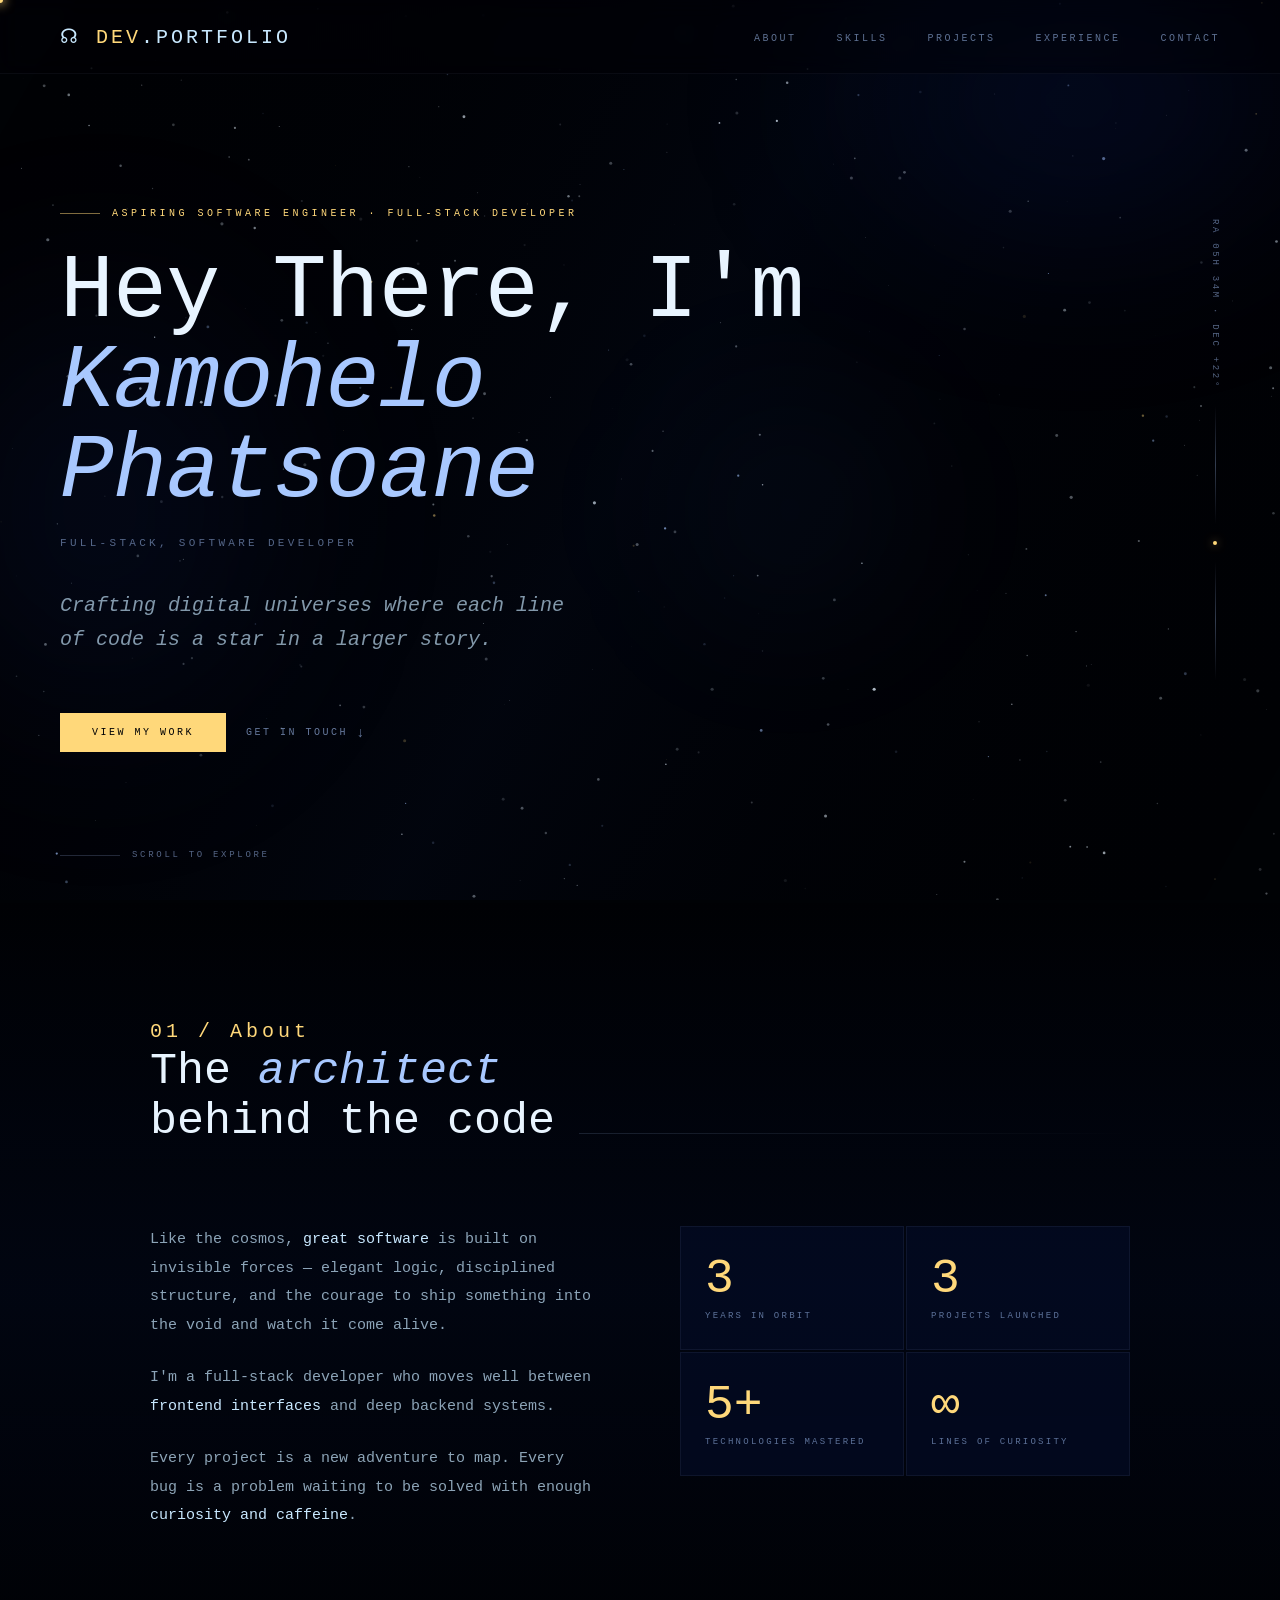
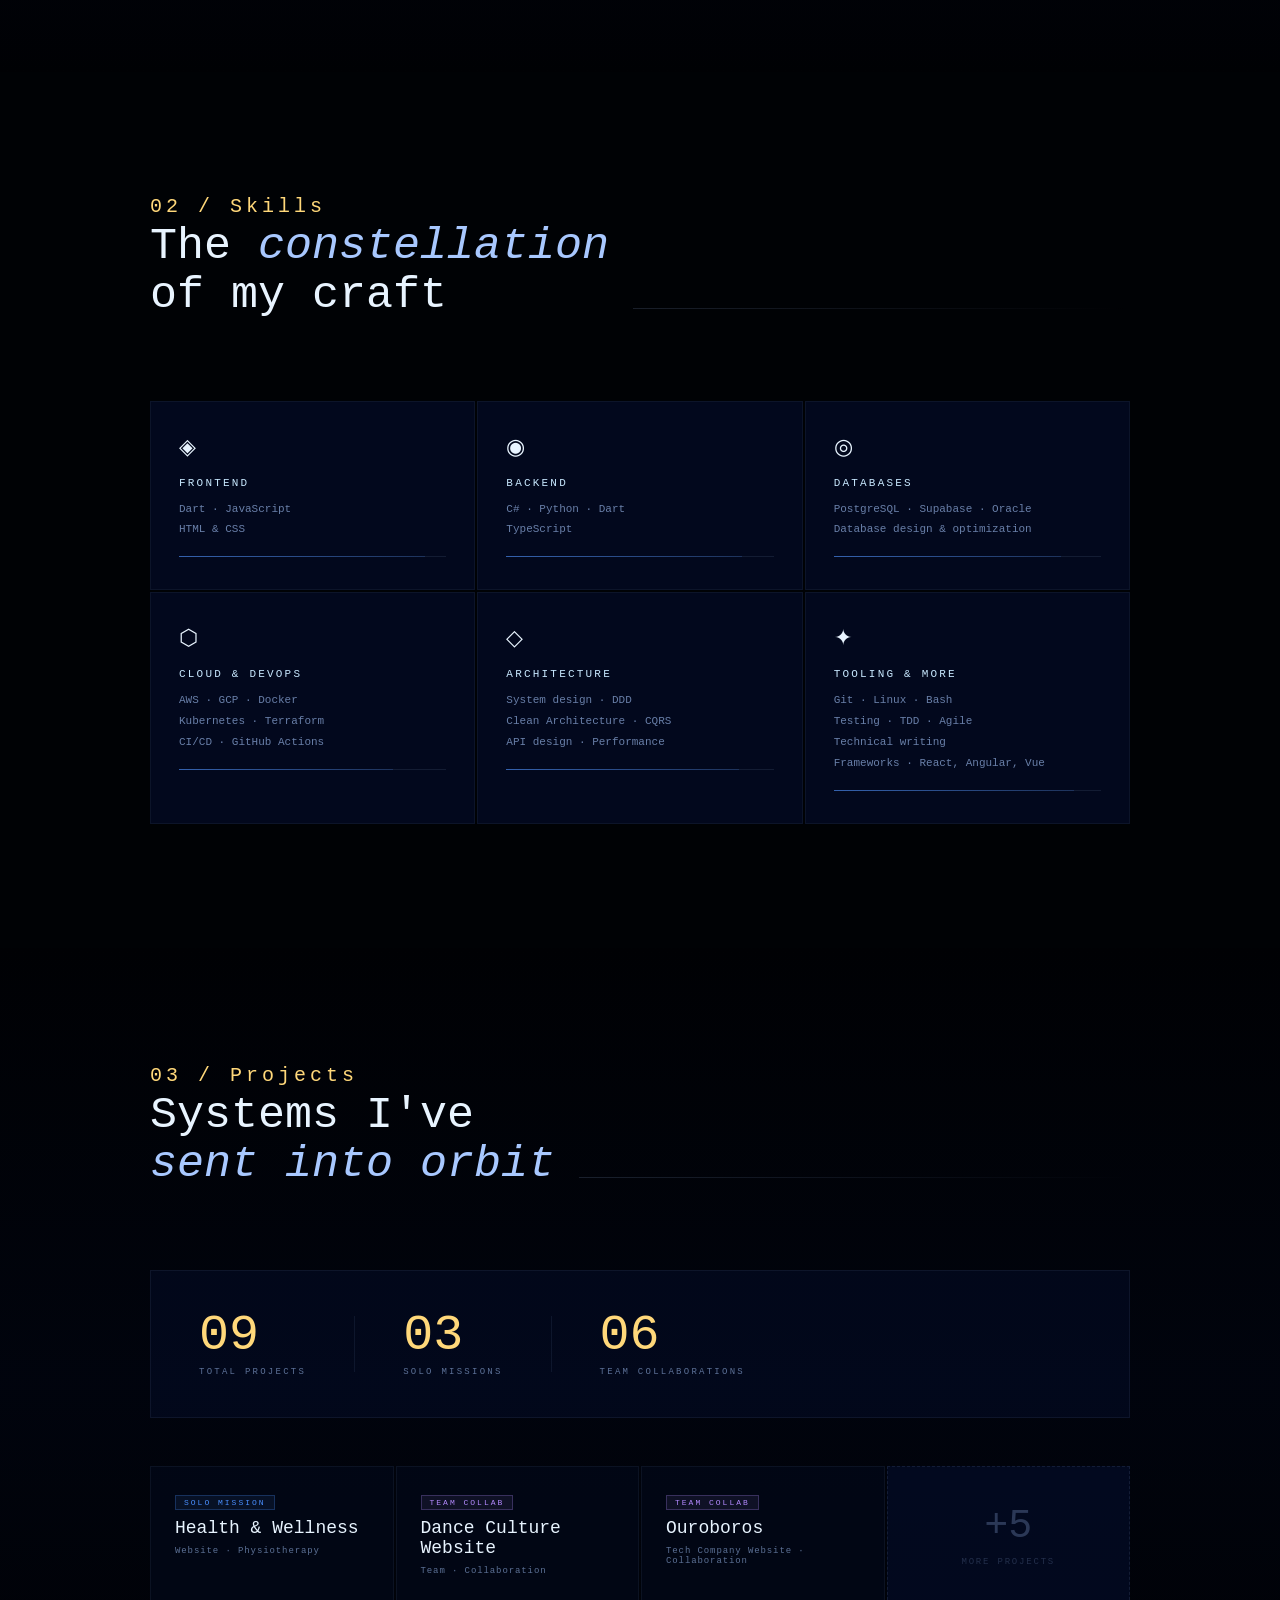
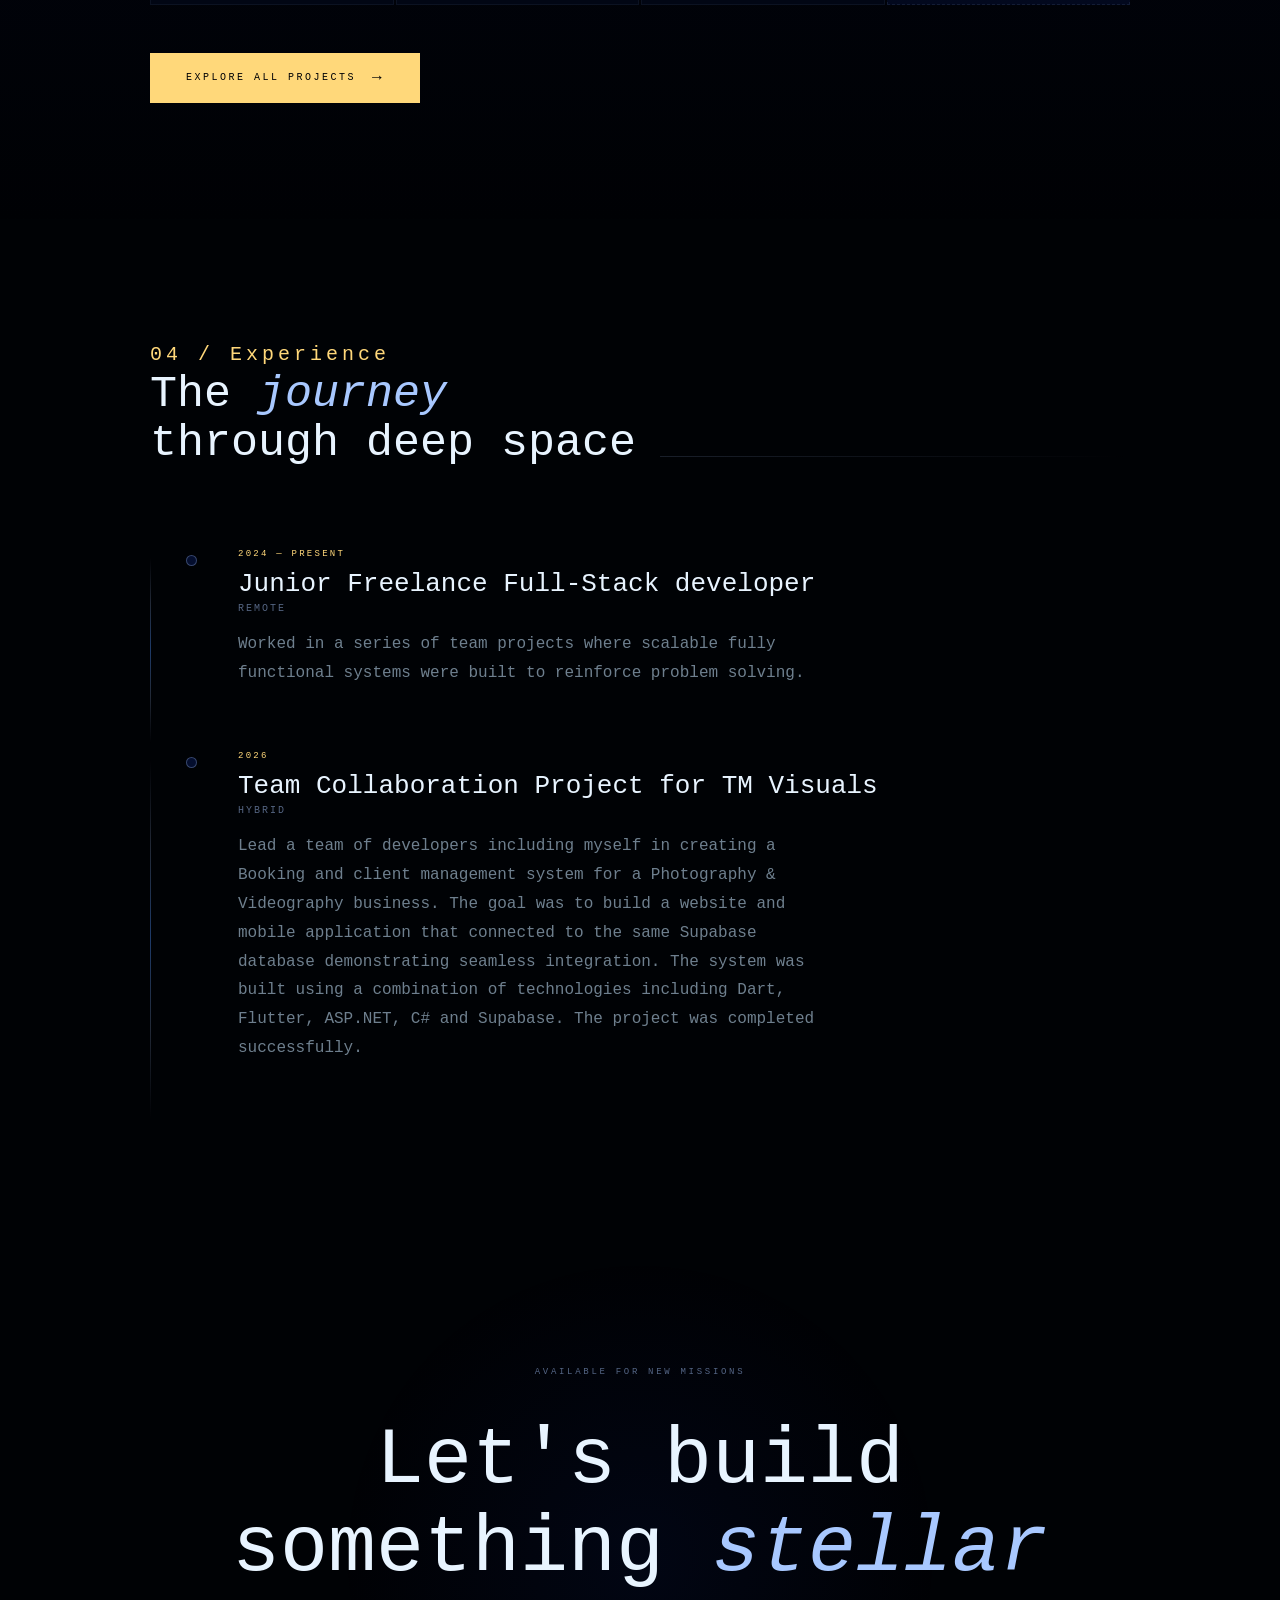
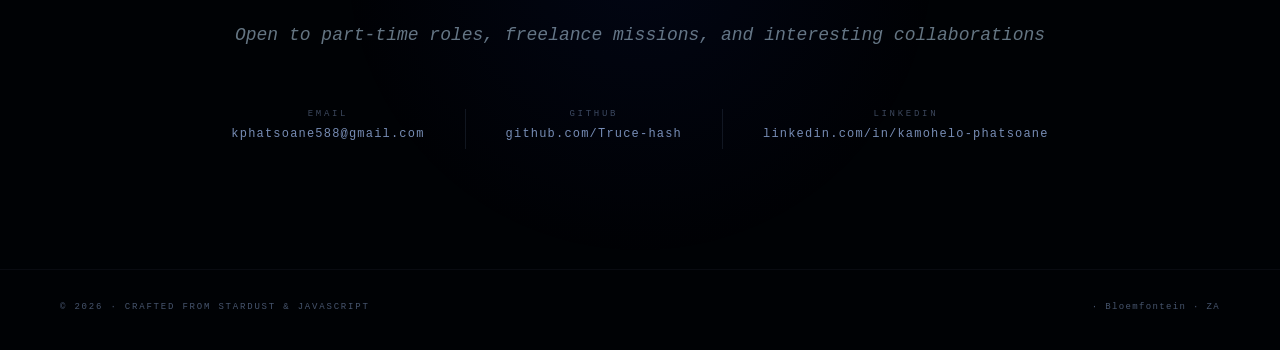
==== commit 00cc84eb: "fixed nav issue with projects page" ====
--- a/main/index.html
+++ b/main/index.html
@@ -201,7 +201,7 @@
             <div class="teaser-more-label">more projects</div>
           </div>
         </div>
-        <a href="projects.html" class="btn-projects">
+        <a href="Projects.html" class="btn-projects">
           <span>Explore All Projects</span>
           <span class="btn-projects-arrow">→</span>
         </a>
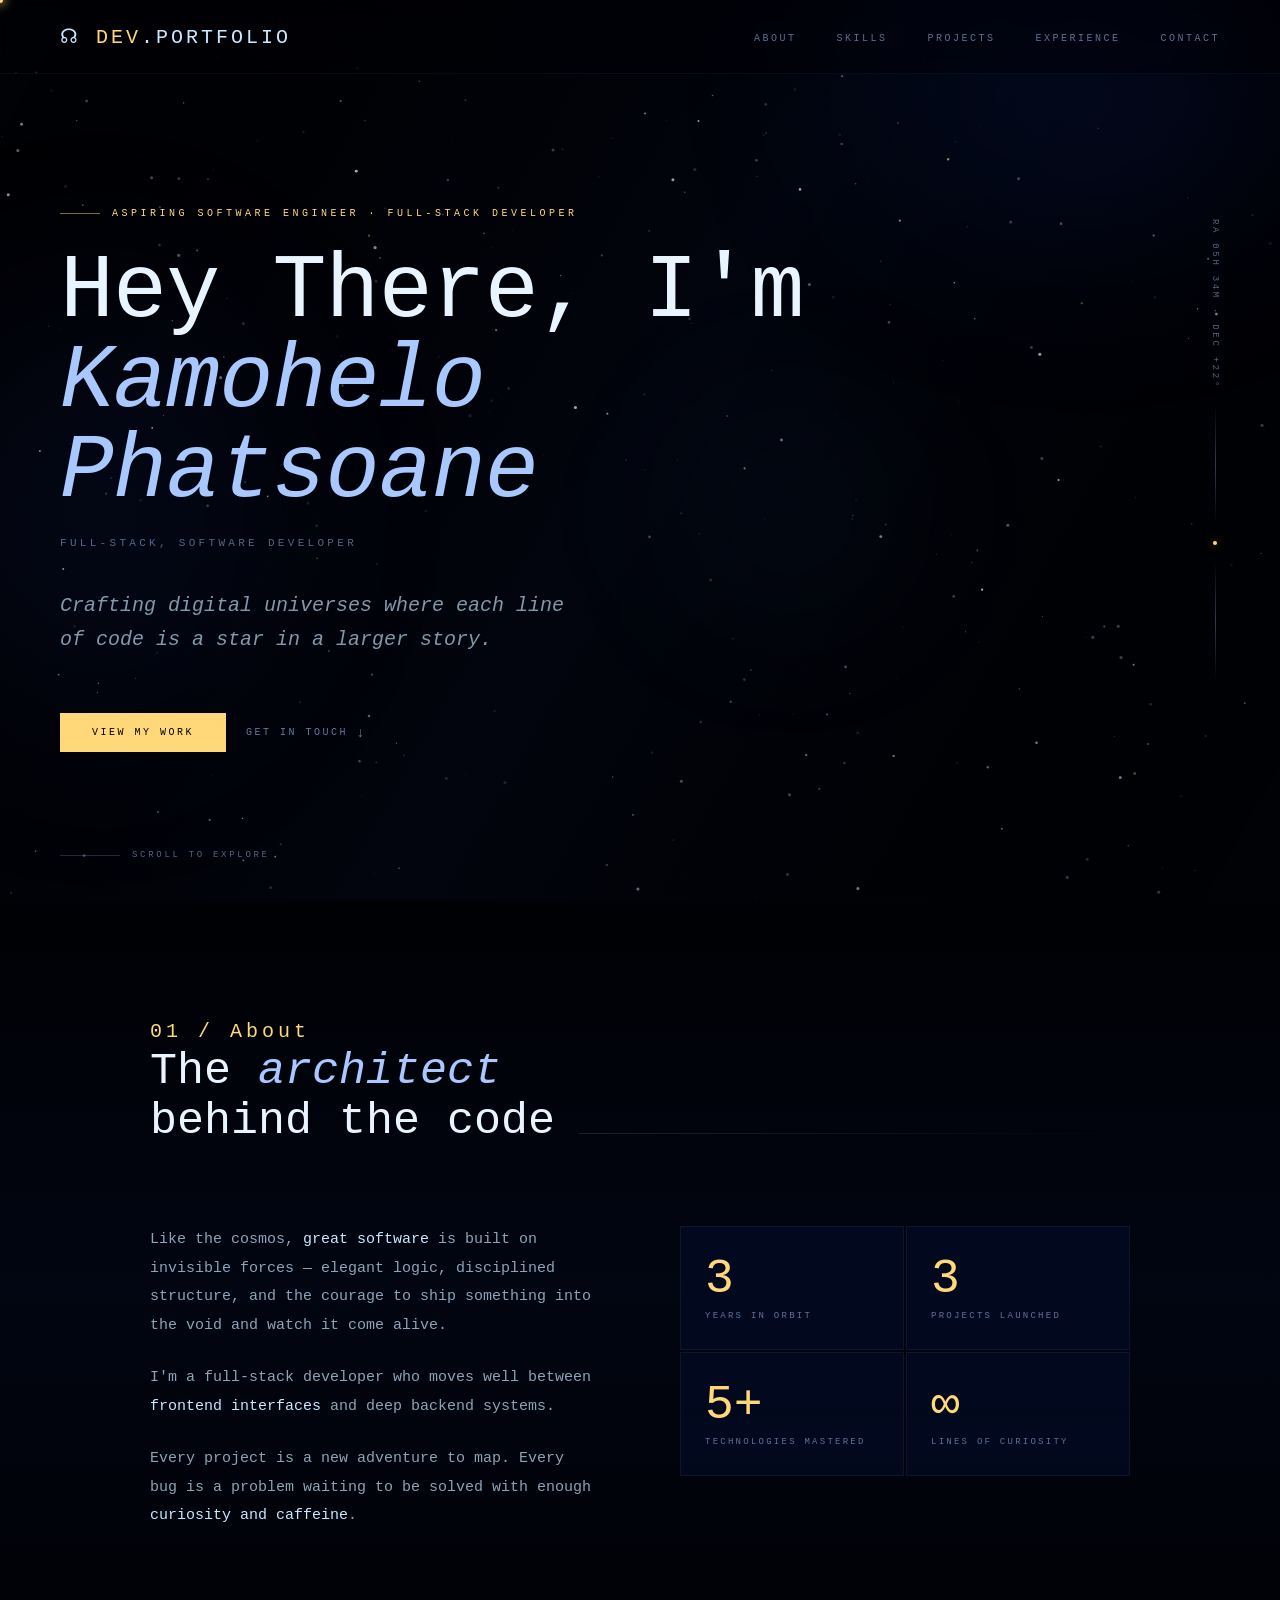
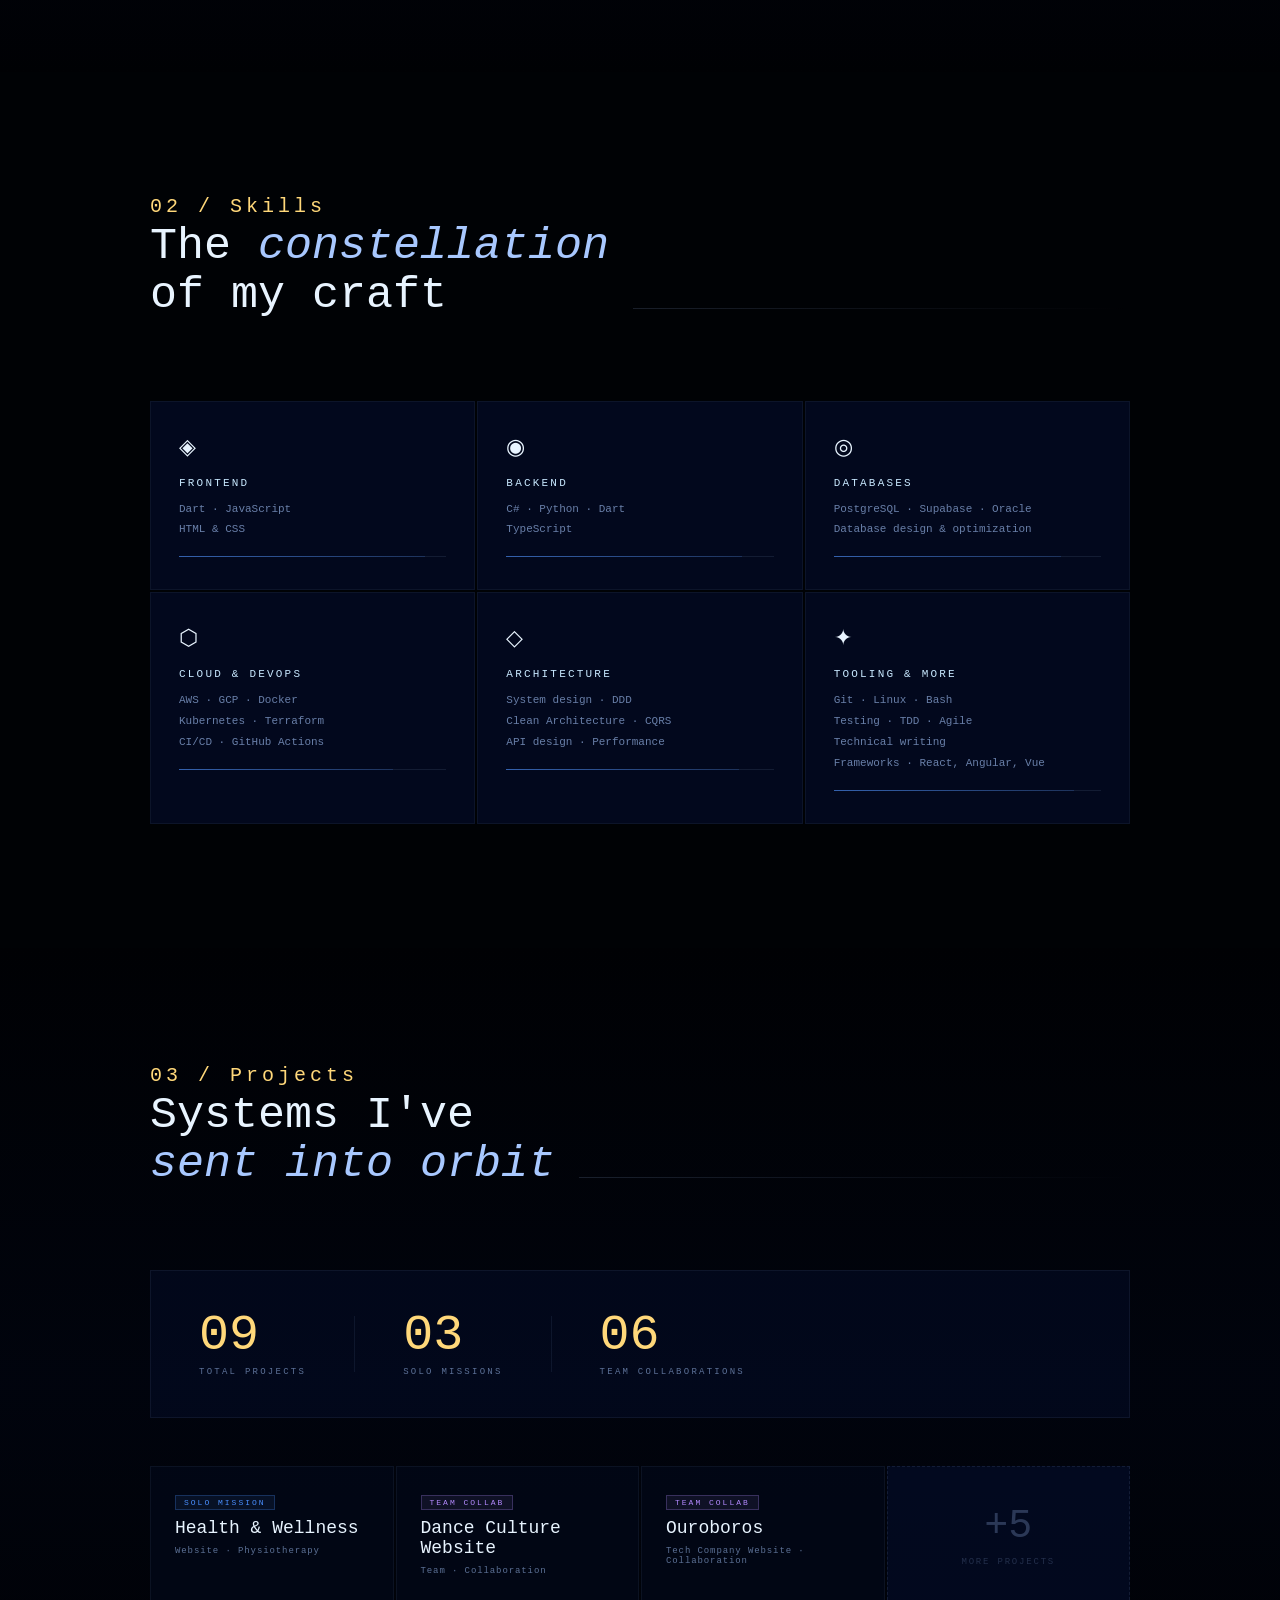
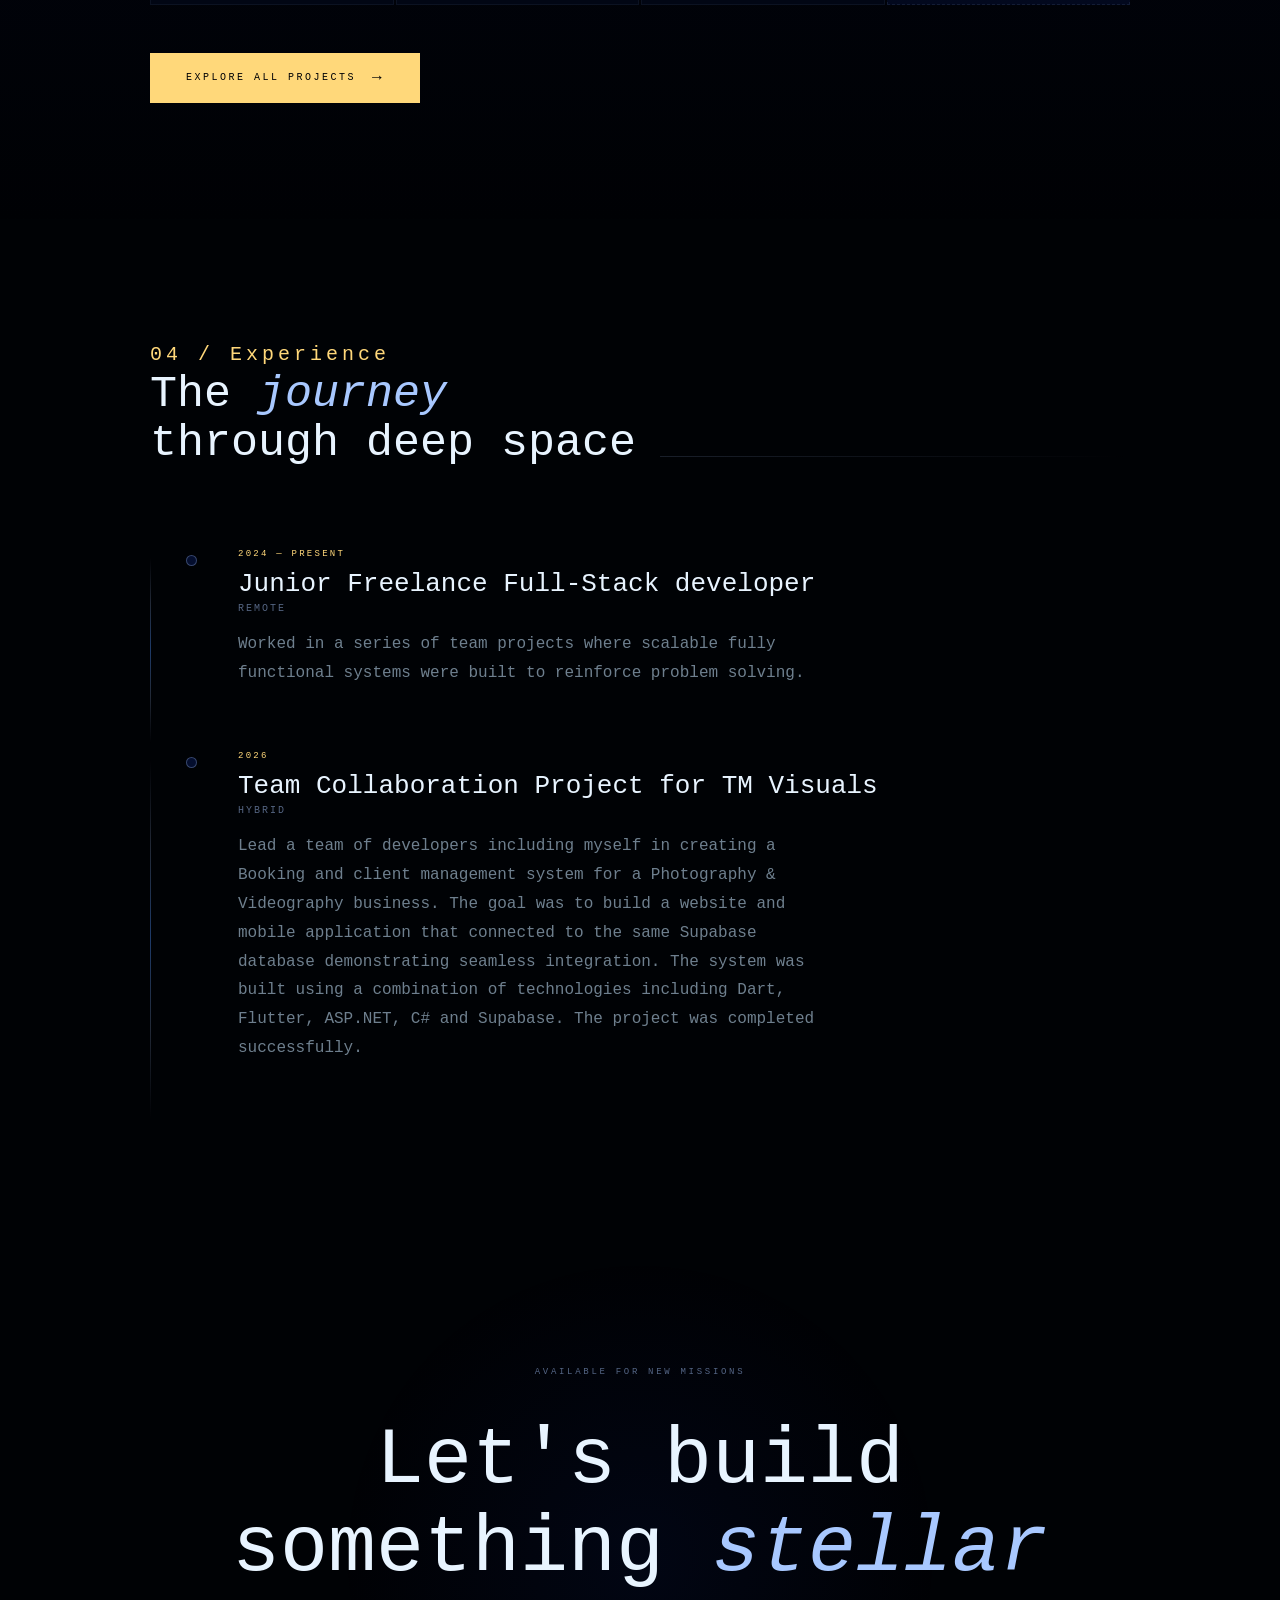
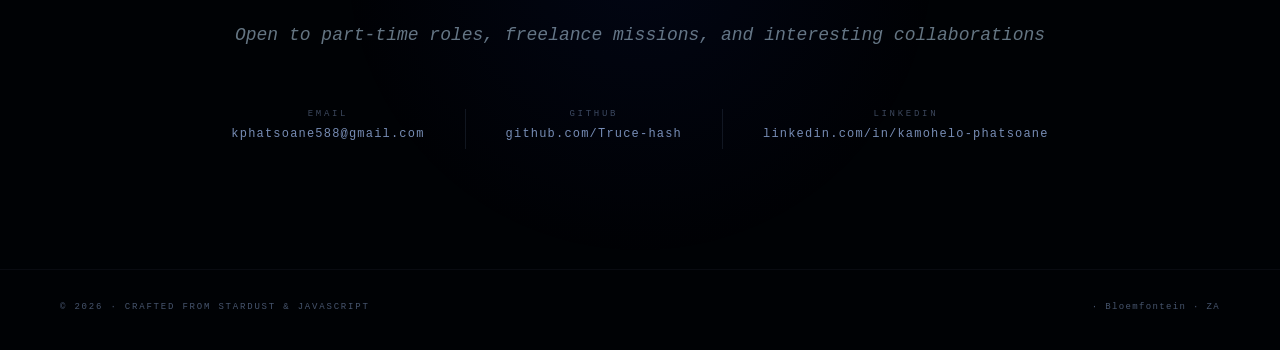
==== commit 951d042e: "revert file casing" ====
--- a/main/index.html
+++ b/main/index.html
@@ -201,7 +201,7 @@
             <div class="teaser-more-label">more projects</div>
           </div>
         </div>
-        <a href="Projects.html" class="btn-projects">
+        <a href="projects.html" class="btn-projects">
           <span>Explore All Projects</span>
           <span class="btn-projects-arrow">→</span>
         </a>
